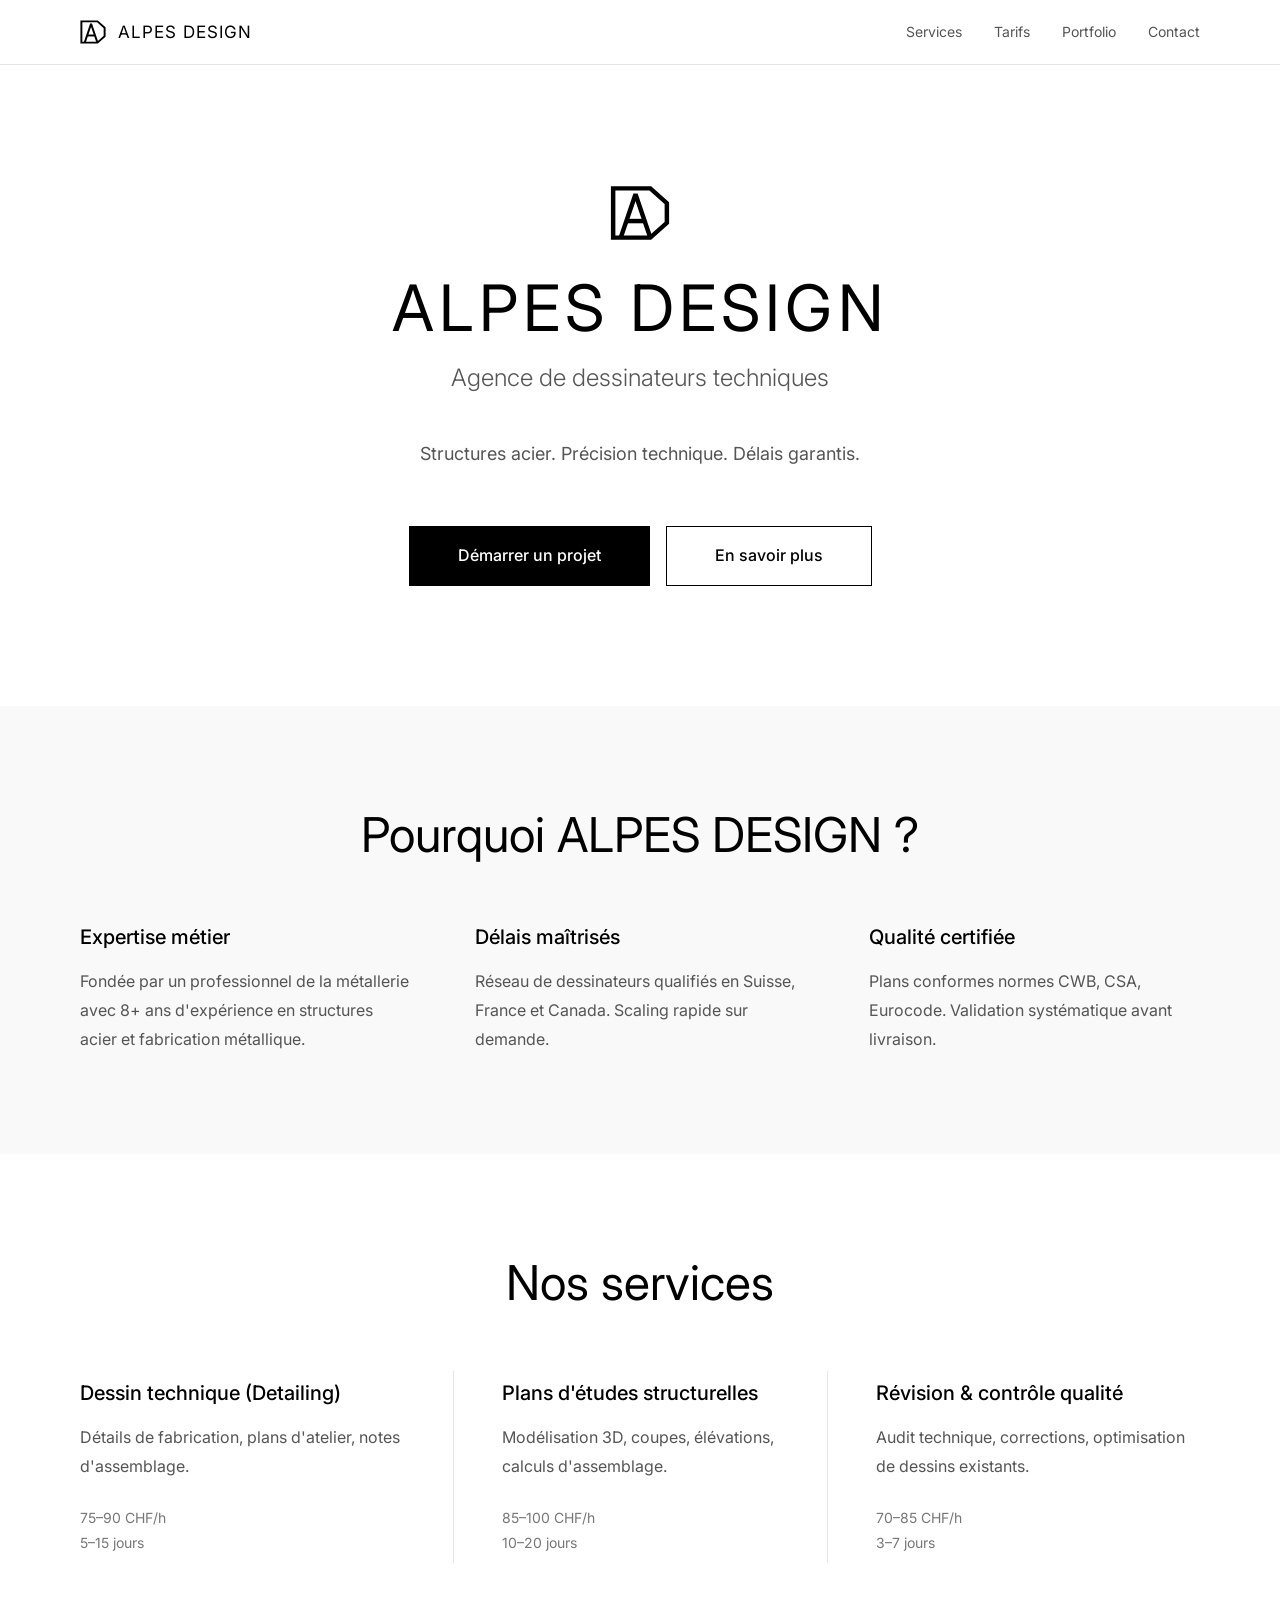
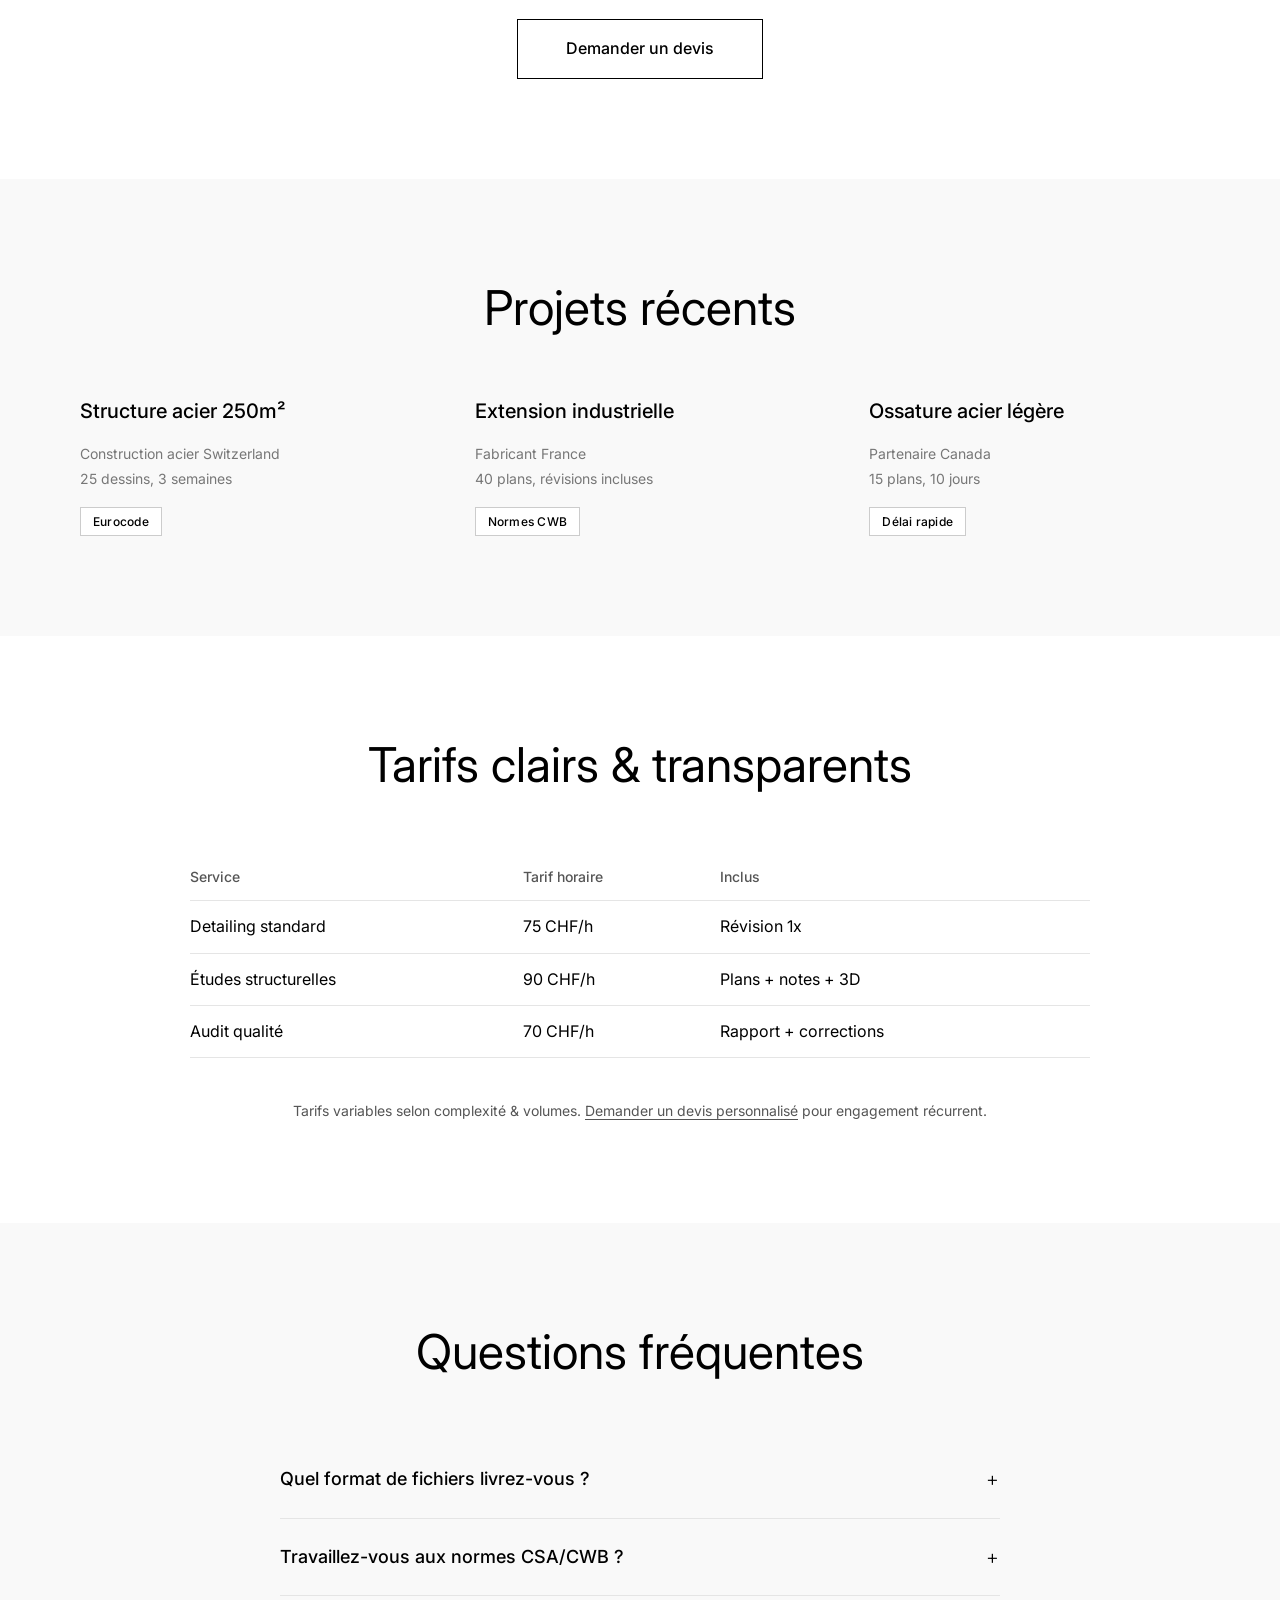
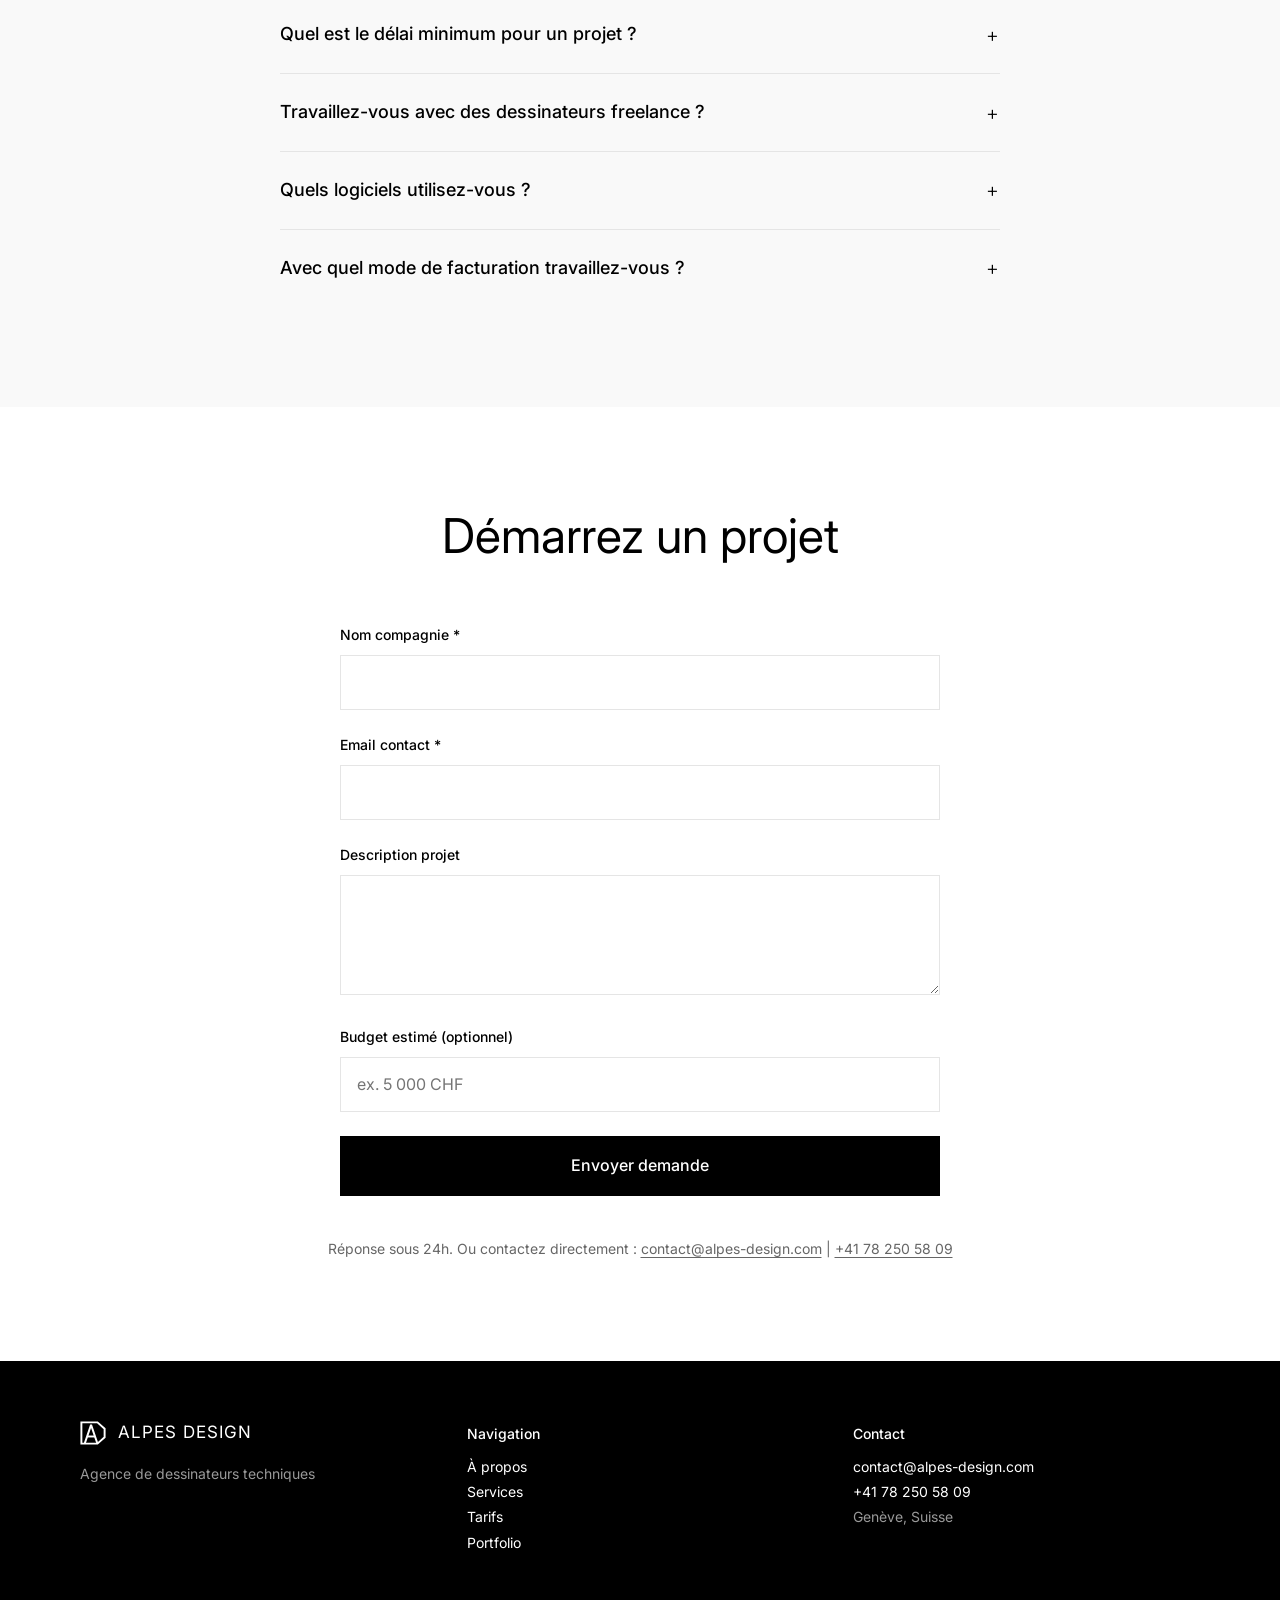
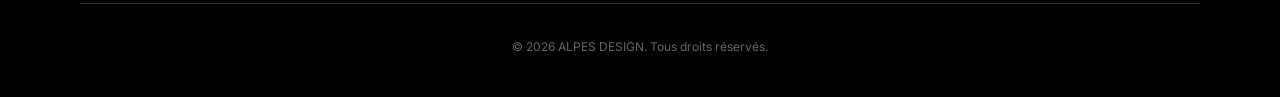
==== site/index.html @ 39d054a4 "Ajoute une intro : le logo se dessine en grand puis le site apparaît Tracé du cadre, puis du A et de" ====
<!doctype html>
<html lang="fr">
<head>
  <meta charset="utf-8">
  <meta name="viewport" content="width=device-width, initial-scale=1">
  <title>ALPES DESIGN — Agence de dessinateurs techniques | Structures acier</title>
  <meta name="description" content="Services de dessin technique pour structures acier, acier de construction. Expertise CWB/CSA/Eurocode. Suisse, France, Canada.">
  <meta name="theme-color" content="#ffffff">
  <meta property="og:title" content="ALPES DESIGN — Agence de dessinateurs techniques">
  <meta property="og:description" content="Dessin technique pour structures acier. Détails de fabrication, plans d'atelier, normes CWB/CSA/Eurocode.">
  <meta property="og:type" content="website">
  <link rel="preconnect" href="https://fonts.googleapis.com">
  <link rel="preconnect" href="https://fonts.gstatic.com" crossorigin>
  <link href="https://fonts.googleapis.com/css2?family=Inter:wght@300;400;500&display=swap" rel="stylesheet">
  <link rel="icon" href="favicon.svg" type="image/svg+xml">
  <link rel="stylesheet" href="styles.css">
  <script>
    // Intro logo: once per visit, skipped if the visitor prefers reduced motion.
    try {
      if (!sessionStorage.getItem('intro-vue') && !matchMedia('(prefers-reduced-motion: reduce)').matches) {
        document.documentElement.classList.add('has-intro');
        sessionStorage.setItem('intro-vue', '1');
      }
    } catch (e) {}
  </script>
</head>
<body>

  <div class="intro" id="intro" aria-hidden="true">
    <svg class="intro-mark" viewBox="-1 -1 67 62" fill="none" stroke="currentColor" stroke-width="5"><path class="intro-frame" pathLength="1" d="M2.5 30V2.5H44L62.5 19V41L44 57.5H2.5Z"/><path class="intro-a" pathLength="1" d="M11 57.5L27.5 9L44 57.5" stroke-linejoin="bevel"/><path class="intro-bar" pathLength="1" d="M17.5 39H38"/></svg>
  </div>

  <a class="skip-link" href="#main">Aller au contenu</a>

  <header class="site-header">
    <div class="container header-inner">
      <a href="#top" class="logo" aria-label="ALPES DESIGN — accueil"><svg class="logo-mark" viewBox="-1 -1 67 62" fill="none" stroke="currentColor" stroke-width="5" aria-hidden="true" focusable="false"><path d="M2.5 2.5H44L62.5 19V41L44 57.5H2.5Z"/><path d="M11 57.5L27.5 9L44 57.5" stroke-linejoin="bevel"/><path d="M17.5 39H38"/></svg><span>ALPES DESIGN</span></a>
      <button class="nav-toggle" type="button" aria-expanded="false" aria-controls="site-nav">Menu</button>
      <nav id="site-nav" class="site-nav" aria-label="Navigation principale">
        <a href="#services">Services</a>
        <a href="#tarifs">Tarifs</a>
        <a href="#portfolio">Portfolio</a>
        <a href="#contact">Contact</a>
      </nav>
    </div>
  </header>

  <main id="main">

    <!-- 1. HERO -->
    <section id="top" class="hero">
      <div class="container">
        <svg class="hero-mark" viewBox="-1 -1 67 62" fill="none" stroke="currentColor" stroke-width="5" aria-hidden="true" focusable="false"><path d="M2.5 2.5H44L62.5 19V41L44 57.5H2.5Z"/><path d="M11 57.5L27.5 9L44 57.5" stroke-linejoin="bevel"/><path d="M17.5 39H38"/></svg>
        <h1 class="hero-title">ALPES DESIGN</h1>
        <p class="hero-subtitle">Agence de dessinateurs techniques</p>
        <p class="hero-tagline">Structures acier. Précision technique. Délais garantis.</p>
        <div class="hero-actions">
          <a href="#contact" class="btn btn-primary">Démarrer un projet</a>
          <a href="#apropos" class="btn btn-outline">En savoir plus</a>
        </div>
      </div>
    </section>

    <!-- 2. ABOUT -->
    <section id="apropos" class="section section-muted">
      <div class="container">
        <h2 class="section-title">Pourquoi ALPES DESIGN ?</h2>
        <div class="grid-3">
          <div class="col">
            <h3 class="item-title">Expertise métier</h3>
            <p class="item-text">Fondée par un professionnel de la métallerie avec 8+ ans d'expérience en structures acier et fabrication métallique.</p>
          </div>
          <div class="col">
            <h3 class="item-title">Délais maîtrisés</h3>
            <p class="item-text">Réseau de dessinateurs qualifiés en Suisse, France et Canada. Scaling rapide sur demande.</p>
          </div>
          <div class="col">
            <h3 class="item-title">Qualité certifiée</h3>
            <p class="item-text">Plans conformes normes CWB, CSA, Eurocode. Validation systématique avant livraison.</p>
          </div>
        </div>
      </div>
    </section>

    <!-- 3. SERVICES -->
    <section id="services" class="section">
      <div class="container">
        <h2 class="section-title">Nos services</h2>
        <div class="grid-3 grid-lines">
          <div class="col">
            <h3 class="item-title">Dessin technique (Detailing)</h3>
            <p class="item-desc">Détails de fabrication, plans d'atelier, notes d'assemblage.</p>
            <p class="meta">75–90 CHF/h</p>
            <p class="meta">5–15 jours</p>
          </div>
          <div class="col">
            <h3 class="item-title">Plans d'études structurelles</h3>
            <p class="item-desc">Modélisation 3D, coupes, élévations, calculs d'assemblage.</p>
            <p class="meta">85–100 CHF/h</p>
            <p class="meta">10–20 jours</p>
          </div>
          <div class="col">
            <h3 class="item-title">Révision &amp; contrôle qualité</h3>
            <p class="item-desc">Audit technique, corrections, optimisation de dessins existants.</p>
            <p class="meta">70–85 CHF/h</p>
            <p class="meta">3–7 jours</p>
          </div>
        </div>
        <div class="section-cta">
          <a href="#contact" class="btn btn-outline">Demander un devis</a>
        </div>
      </div>
    </section>

    <!-- 4. PORTFOLIO -->
    <section id="portfolio" class="section section-muted">
      <div class="container">
        <h2 class="section-title">Projets récents</h2>
        <div class="grid-3">
          <div class="col">
            <figure class="plan">
              <button type="button" class="plan-open" aria-label="Agrandir le plan — Structure acier 250m²">
                <img src="plans/projet-1.jpg" alt="Plan — Structure acier 250m²" loading="lazy" decoding="async">
              </button>
            </figure>
            <h3 class="item-title">Structure acier 250m²</h3>
            <p class="meta">Construction acier Switzerland</p>
            <p class="meta">25 dessins, 3 semaines</p>
            <span class="badge">Eurocode</span>
          </div>
          <div class="col">
            <figure class="plan">
              <button type="button" class="plan-open" aria-label="Agrandir le plan — Extension industrielle">
                <img src="plans/projet-2.jpg" alt="Plan — Extension industrielle" loading="lazy" decoding="async">
              </button>
            </figure>
            <h3 class="item-title">Extension industrielle</h3>
            <p class="meta">Fabricant France</p>
            <p class="meta">40 plans, révisions incluses</p>
            <span class="badge">Normes CWB</span>
          </div>
          <div class="col">
            <figure class="plan">
              <button type="button" class="plan-open" aria-label="Agrandir le plan — Ossature acier légère">
                <img src="plans/projet-3.jpg" alt="Plan — Ossature acier légère" loading="lazy" decoding="async">
              </button>
            </figure>
            <h3 class="item-title">Ossature acier légère</h3>
            <p class="meta">Partenaire Canada</p>
            <p class="meta">15 plans, 10 jours</p>
            <span class="badge">Délai rapide</span>
          </div>
        </div>
      </div>
    </section>

    <!-- 5. TARIFS -->
    <section id="tarifs" class="section">
      <div class="container">
        <h2 class="section-title">Tarifs clairs &amp; transparents</h2>
        <div class="table-wrap">
          <table class="pricing">
            <thead>
              <tr>
                <th scope="col">Service</th>
                <th scope="col">Tarif horaire</th>
                <th scope="col">Inclus</th>
              </tr>
            </thead>
            <tbody>
              <tr>
                <td data-label="Service">Detailing standard</td>
                <td data-label="Tarif horaire">75 CHF/h</td>
                <td data-label="Inclus">Révision 1x</td>
              </tr>
              <tr>
                <td data-label="Service">Études structurelles</td>
                <td data-label="Tarif horaire">90 CHF/h</td>
                <td data-label="Inclus">Plans + notes + 3D</td>
              </tr>
              <tr>
                <td data-label="Service">Audit qualité</td>
                <td data-label="Tarif horaire">70 CHF/h</td>
                <td data-label="Inclus">Rapport + corrections</td>
              </tr>
            </tbody>
          </table>
        </div>
        <p class="note">Tarifs variables selon complexité &amp; volumes. <a href="#contact">Demander un devis personnalisé</a> pour engagement récurrent.</p>
      </div>
    </section>

    <!-- 6. FAQ -->
    <section id="faq" class="section section-muted">
      <div class="container container-narrow">
        <h2 class="section-title">Questions fréquentes</h2>
        <div class="faq">
          <div class="faq-item">
            <h3 class="faq-q">
              <button type="button" aria-expanded="false" aria-controls="faq-a1" id="faq-q1">
                <span>Quel format de fichiers livrez-vous ?</span><span class="faq-icon" aria-hidden="true">+</span>
              </button>
            </h3>
            <div class="faq-a" id="faq-a1" role="region" aria-labelledby="faq-q1" hidden>
              <p>DWG, PDF, STEP 3D, DXF. Sur demande : IFC, RVT (Revit), SolidWorks.</p>
            </div>
          </div>
          <div class="faq-item">
            <h3 class="faq-q">
              <button type="button" aria-expanded="false" aria-controls="faq-a2" id="faq-q2">
                <span>Travaillez-vous aux normes CSA/CWB ?</span><span class="faq-icon" aria-hidden="true">+</span>
              </button>
            </h3>
            <div class="faq-a" id="faq-a2" role="region" aria-labelledby="faq-q2" hidden>
              <p>Oui. Tous les projets sont produits selon CWB D144-09 (Canada) et DIN EN 1090 (Europe).</p>
            </div>
          </div>
          <div class="faq-item">
            <h3 class="faq-q">
              <button type="button" aria-expanded="false" aria-controls="faq-a3" id="faq-q3">
                <span>Quel est le délai minimum pour un projet ?</span><span class="faq-icon" aria-hidden="true">+</span>
              </button>
            </h3>
            <div class="faq-a" id="faq-a3" role="region" aria-labelledby="faq-q3" hidden>
              <p>5 jours pour petits projets (&lt; 5 plans). Projets 20+ plans : 10–20 jours. Rush possible : +30%.</p>
            </div>
          </div>
          <div class="faq-item">
            <h3 class="faq-q">
              <button type="button" aria-expanded="false" aria-controls="faq-a4" id="faq-q4">
                <span>Travaillez-vous avec des dessinateurs freelance ?</span><span class="faq-icon" aria-hidden="true">+</span>
              </button>
            </h3>
            <div class="faq-a" id="faq-a4" role="region" aria-labelledby="faq-q4" hidden>
              <p>Oui. Nous gérons un réseau de dessinateurs qualifiés. Vous nous confiez la gestion qualité.</p>
            </div>
          </div>
          <div class="faq-item">
            <h3 class="faq-q">
              <button type="button" aria-expanded="false" aria-controls="faq-a5" id="faq-q5">
                <span>Quels logiciels utilisez-vous ?</span><span class="faq-icon" aria-hidden="true">+</span>
              </button>
            </h3>
            <div class="faq-a" id="faq-a5" role="region" aria-labelledby="faq-q5" hidden>
              <p>AutoCAD, SketchUp Pro, Revit, Tekla Structures. Tous les standards industriels.</p>
            </div>
          </div>
          <div class="faq-item">
            <h3 class="faq-q">
              <button type="button" aria-expanded="false" aria-controls="faq-a6" id="faq-q6">
                <span>Avec quel mode de facturation travaillez-vous ?</span><span class="faq-icon" aria-hidden="true">+</span>
              </button>
            </h3>
            <div class="faq-a" id="faq-a6" role="region" aria-labelledby="faq-q6" hidden>
              <p>Forfait projet ou facturation horaire (80 CHF/h en moyenne). Contrats mensuels récurrents disponibles.</p>
            </div>
          </div>
        </div>
      </div>
    </section>

    <!-- 7. CONTACT -->
    <section id="contact" class="section">
      <div class="container">
        <h2 class="section-title">Démarrez un projet</h2>
        <form class="contact-form" id="contact-form" novalidate>
          <div class="field">
            <label for="company">Nom compagnie <span aria-hidden="true">*</span></label>
            <input type="text" id="company" name="company" autocomplete="organization" required>
            <p class="error" id="company-error" aria-live="polite"></p>
          </div>
          <div class="field">
            <label for="email">Email contact <span aria-hidden="true">*</span></label>
            <input type="email" id="email" name="email" autocomplete="email" required>
            <p class="error" id="email-error" aria-live="polite"></p>
          </div>
          <div class="field">
            <label for="description">Description projet</label>
            <textarea id="description" name="description" rows="5"></textarea>
          </div>
          <div class="field">
            <label for="budget">Budget estimé (optionnel)</label>
            <input type="text" id="budget" name="budget" placeholder="ex. 5 000 CHF">
          </div>
          <button type="submit" class="btn btn-primary btn-submit">Envoyer demande</button>
          <p class="form-status" id="form-status" role="status" aria-live="polite"></p>
        </form>
        <p class="note">Réponse sous 24h. Ou contactez directement : <a href="mailto:contact@alpes-design.com">contact@alpes-design.com</a> | <a href="tel:+41782505809">+41 78 250 58 09</a></p>
      </div>
    </section>

  </main>

  <!-- 8. FOOTER -->
  <footer class="site-footer">
    <div class="container">
      <div class="footer-grid">
        <div>
          <p class="footer-logo logo"><svg class="logo-mark" viewBox="-1 -1 67 62" fill="none" stroke="currentColor" stroke-width="5" aria-hidden="true" focusable="false"><path d="M2.5 2.5H44L62.5 19V41L44 57.5H2.5Z"/><path d="M11 57.5L27.5 9L44 57.5" stroke-linejoin="bevel"/><path d="M17.5 39H38"/></svg><span>ALPES DESIGN</span></p>
          <p class="footer-muted">Agence de dessinateurs techniques</p>
        </div>
        <div>
          <p class="footer-title">Navigation</p>
          <ul class="footer-list">
            <li><a href="#apropos">À propos</a></li>
            <li><a href="#services">Services</a></li>
            <li><a href="#tarifs">Tarifs</a></li>
            <li><a href="#portfolio">Portfolio</a></li>
          </ul>
        </div>
        <div>
          <p class="footer-title">Contact</p>
          <ul class="footer-list">
            <li><a href="mailto:contact@alpes-design.com">contact@alpes-design.com</a></li>
            <li><a href="tel:+41782505809">+41 78 250 58 09</a></li>
            <li class="footer-muted">Genève, Suisse</li>
          </ul>
        </div>
      </div>
      <p class="footer-bottom">© 2026 ALPES DESIGN. Tous droits réservés.</p>
    </div>
  </footer>

  <dialog class="lightbox" id="lightbox" aria-label="Plan agrandi">
    <button type="button" class="lightbox-close" aria-label="Fermer">Fermer</button>
    <img class="lightbox-img" alt="">
    <p class="lightbox-caption"></p>
  </dialog>

  <a href="#top" class="to-top" id="to-top" aria-label="Retour en haut">Top</a>

  <script src="script.js" defer></script>
</body>
</html>
---- site/styles.css ----
/* ALPES DESIGN — minimal, mobile-first. Spacing on an 8px grid. */

:root {
  --black: #000000;
  --text-2: #555555;
  --text-3: #777777;
  --line: #e5e5e5;
  --line-strong: #cccccc;
  --white: #ffffff;
  --muted-bg: #f9f9f9;
  --hover-bg: #f5f5f5;
  --charcoal: #2a2a2a;
  --header-h: 64px;
  --t: 0.2s ease;
}

*, *::before, *::after { box-sizing: border-box; }

html {
  scroll-behavior: smooth;
  scroll-padding-top: var(--header-h);
  -webkit-text-size-adjust: 100%;
}

@media (prefers-reduced-motion: reduce) {
  html { scroll-behavior: auto; }
  *, *::before, *::after { transition: none !important; }
}

body {
  margin: 0;
  font-family: "Inter", system-ui, -apple-system, "Segoe UI", Roboto, sans-serif;
  font-size: 16px;
  line-height: 1.6;
  color: var(--black);
  background: var(--white);
  -webkit-font-smoothing: antialiased;
}

h1, h2, h3, p { margin: 0; }
a { color: inherit; }
ul { margin: 0; padding: 0; list-style: none; }

:focus-visible { outline: 1px solid var(--charcoal); outline-offset: 4px; }

.skip-link {
  position: absolute; left: 16px; top: -48px;
  padding: 8px 16px; background: var(--black); color: var(--white);
  text-decoration: none; z-index: 100;
}
.skip-link:focus { top: 8px; }

.container { width: 100%; max-width: 1200px; margin: 0 auto; padding: 0 16px; }
.container-narrow { max-width: 800px; }

/* ---------- Intro (logo drawn, then the site appears) ---------- */
.intro { display: none; }
.has-intro .intro {
  position: fixed; inset: 0; z-index: 200;
  display: flex; align-items: center; justify-content: center;
  background: var(--white); color: var(--black); cursor: pointer;
  /* Pure CSS timeline: the intro always goes away, even if JS fails. */
  animation: intro-out 0.5s ease 2s forwards;
}
.intro-mark { width: clamp(120px, 28vw, 200px); height: auto; overflow: visible; }
.intro-mark path { stroke-dasharray: 1; stroke-dashoffset: 1; }
.intro-frame { animation: intro-draw 0.9s ease-in-out 0.15s forwards; }
.intro-a     { animation: intro-draw 0.6s ease-in-out 0.8s forwards; }
.intro-bar   { animation: intro-draw 0.25s ease-out 1.3s forwards; }
.intro-done .intro { display: none; }
@keyframes intro-draw { to { stroke-dashoffset: 0; } }
@keyframes intro-out { to { opacity: 0; visibility: hidden; } }

/* ---------- Header ---------- */
.site-header {
  position: sticky; top: 0; z-index: 50;
  background: var(--white);
  border-bottom: 1px solid var(--line);
}
.header-inner {
  display: flex; align-items: center; justify-content: space-between;
  min-height: var(--header-h); flex-wrap: wrap;
}
.logo {
  display: inline-flex; align-items: center; gap: 12px;
  font-size: 17px; font-weight: 400; letter-spacing: 0.06em;
  text-decoration: none; line-height: 1;
}
.logo-mark { width: 26px; height: 24px; flex-shrink: 0; }
.nav-toggle {
  font: inherit; font-size: 14px; color: var(--black);
  background: none; border: 1px solid var(--line); padding: 8px 16px; cursor: pointer;
  transition: border-color var(--t);
}
.nav-toggle:hover { border-color: var(--black); }
.site-nav {
  display: none; width: 100%; flex-direction: column;
  padding: 8px 0 16px;
}
.site-nav.is-open { display: flex; }
.site-nav a {
  padding: 12px 0; font-size: 15px; color: var(--text-2); text-decoration: none;
  transition: color var(--t);
}
.site-nav a:hover { color: var(--black); }

/* ---------- Buttons ---------- */
.btn {
  display: inline-block; font: inherit; font-size: 16px; font-weight: 500;
  padding: 16px 48px; text-decoration: none; text-align: center; cursor: pointer;
  border: 1px solid var(--black); border-radius: 0;
  transition: background-color var(--t), border-color var(--t);
}
.btn-primary { background: var(--black); color: var(--white); }
.btn-primary:hover { background: var(--charcoal); border-color: var(--charcoal); }
.btn-outline { background: var(--white); color: var(--black); }
.btn-outline:hover { background: var(--hover-bg); }

/* ---------- Hero ---------- */
.hero { padding: 96px 0; text-align: center; }
.hero-mark { display: block; width: 60px; height: 56px; margin: 0 auto 32px; }
.hero-title {
  font-size: clamp(40px, 9vw, 64px); font-weight: 400;
  letter-spacing: 0.08em; line-height: 1.1;
}
.hero-subtitle {
  margin-top: 16px; font-size: clamp(18px, 4vw, 24px); font-weight: 300; color: var(--text-2);
}
.hero-tagline { margin-top: 40px; font-size: 18px; line-height: 1.8; color: var(--text-2); }
.hero-actions {
  margin-top: 56px; display: flex; flex-direction: column; gap: 16px;
  align-items: stretch; max-width: 320px; margin-left: auto; margin-right: auto;
}

/* ---------- Sections ---------- */
.section { padding: 72px 0; }
.section-muted { background: var(--muted-bg); }
.section-title {
  font-size: clamp(32px, 6vw, 48px); font-weight: 400; line-height: 1.2;
  text-align: center; margin-bottom: 48px;
}
.section-cta { margin-top: 56px; text-align: center; }

.grid-3 { display: grid; grid-template-columns: 1fr; gap: 48px; }
.item-title { font-size: 20px; font-weight: 500; line-height: 1.4; margin-bottom: 16px; }
.item-text { color: var(--text-2); line-height: 1.8; }
.item-desc { color: var(--text-2); font-size: 16px; line-height: 1.8; margin-bottom: 24px; }
.meta { font-size: 14px; color: var(--text-3); line-height: 1.8; }

/* Services: hairline separators between columns */
.grid-lines { gap: 0; }
.grid-lines .col { padding: 32px 0; border-top: 1px solid var(--line); }
.grid-lines .col:last-child { border-bottom: 1px solid var(--line); }

.badge {
  display: inline-block; margin-top: 16px;
  font-size: 12px; font-weight: 500; letter-spacing: 0.02em;
  color: var(--black); background: var(--white);
  border: 1px solid var(--line-strong); padding: 4px 12px;
}

/* Portfolio plans: thumbnail + lightbox */
.plan { margin: 0 0 24px; }
.plan-open {
  display: block; width: 100%; padding: 0; cursor: zoom-in;
  background: var(--white); border: 1px solid var(--line);
  transition: border-color var(--t);
}
.plan-open:hover { border-color: var(--black); }
.plan-open img {
  display: block; width: 100%; aspect-ratio: 4 / 3; object-fit: contain;
  padding: 8px; background: var(--white);
}

.lightbox {
  width: 100vw; height: 100vh; max-width: none; max-height: none;
  margin: 0; padding: 56px 16px 16px; border: 0;
  background: var(--white);
  flex-direction: column; align-items: center; justify-content: center; gap: 16px;
}
.lightbox[open] { display: flex; }
.lightbox::backdrop { background: rgba(0, 0, 0, 0.6); }
.lightbox-img { max-width: 100%; max-height: calc(100vh - 136px); object-fit: contain; }
.lightbox-caption { font-size: 14px; color: var(--text-2); text-align: center; }
.lightbox-close {
  position: absolute; top: 12px; right: 16px;
  font: inherit; font-size: 14px; color: var(--black); cursor: pointer;
  background: var(--white); border: 1px solid var(--line); padding: 8px 16px;
  transition: border-color var(--t);
}
.lightbox-close:hover { border-color: var(--black); }

/* ---------- Pricing table ---------- */
.table-wrap { max-width: 900px; margin: 0 auto; }
.pricing { width: 100%; border-collapse: collapse; font-size: 16px; }
.pricing th, .pricing td { text-align: left; border-bottom: 1px solid var(--line); }
.pricing th { font-size: 14px; font-weight: 500; color: var(--text-2); padding: 8px 16px 8px 0; line-height: 2.2; }
.pricing td { padding: 8px 16px 8px 0; line-height: 2.2; }

/* Mobile: stack rows */
@media (max-width: 599px) {
  .pricing thead { position: absolute; width: 1px; height: 1px; overflow: hidden; clip: rect(0 0 0 0); }
  .pricing tr { display: block; padding: 16px 0; border-bottom: 1px solid var(--line); }
  .pricing tr:first-child { border-top: 1px solid var(--line); }
  .pricing td { display: flex; justify-content: space-between; gap: 16px; border: 0; padding: 0; line-height: 2; }
  .pricing td::before { content: attr(data-label); color: var(--text-3); font-size: 14px; }
  .pricing td:first-child { font-weight: 500; }
  .pricing td:first-child::before { content: none; }
}

.note {
  margin-top: 40px; text-align: center; font-size: 14px; color: var(--text-2); line-height: 1.8;
}
.note a { text-underline-offset: 3px; transition: color var(--t); }
.note a:hover { color: var(--charcoal); }

/* ---------- FAQ ---------- */
.faq-item { border-bottom: 1px solid var(--line); }
.faq-item:last-child { border-bottom: 0; }
.faq-q { font-size: 18px; font-weight: 500; }
.faq-q button {
  width: 100%; display: flex; justify-content: space-between; align-items: center; gap: 24px;
  padding: 24px 0; font: inherit; color: var(--black); text-align: left;
  background: none; border: 0; cursor: pointer;
  transition: opacity var(--t);
}
.faq-q button:hover { opacity: 0.7; }
.faq-icon { font-size: 20px; font-weight: 300; line-height: 1; flex-shrink: 0; width: 16px; text-align: center; }
.faq-a {
  overflow: hidden;
  transition: height 0.3s ease;
}
.faq-a p { padding-bottom: 24px; font-size: 16px; color: var(--text-2); line-height: 1.8; }

/* ---------- Contact form ---------- */
.contact-form { max-width: 600px; margin: 0 auto; }
.field { margin-bottom: 24px; }
.field label { display: block; font-size: 14px; font-weight: 500; margin-bottom: 8px; }
.field input, .field textarea {
  width: 100%; font: inherit; font-size: 16px; color: var(--black);
  padding: 14px 16px; background: var(--white);
  border: 1px solid var(--line); border-radius: 0; box-shadow: none;
  transition: border-color var(--t);
  -webkit-appearance: none; appearance: none;
}
.field textarea { height: 120px; min-height: 120px; resize: vertical; }
.field input:hover, .field textarea:hover { border-color: var(--line-strong); }
.field input:focus, .field textarea:focus { outline: none; border-color: var(--black); }
.field input[aria-invalid="true"] { border-color: var(--black); }
.error { min-height: 0; font-size: 13px; color: var(--black); margin-top: 8px; }
.error:empty { display: none; }
.btn-submit { width: 100%; }
.form-status { margin-top: 16px; text-align: center; font-size: 14px; color: var(--text-2); }
.form-status:empty { display: none; }
#contact .note { color: #666666; }

/* ---------- Footer ---------- */
.site-footer { background: var(--black); color: var(--white); padding: 56px 0 32px; font-size: 14px; line-height: 1.8; }
.footer-grid { display: grid; grid-template-columns: 1fr; gap: 40px; padding-bottom: 48px; }
.footer-logo { margin-bottom: 16px; }
.footer-title { font-weight: 500; margin-bottom: 8px; }
.footer-muted { color: #999999; }
.footer-list a { text-decoration: none; transition: color var(--t); }
.footer-list a:hover { color: var(--line-strong); }
.footer-bottom {
  border-top: 1px solid #333333; padding-top: 32px;
  text-align: center; font-size: 12px; color: #666666;
}

/* ---------- Back to top ---------- */
.to-top {
  position: fixed; right: 16px; bottom: 16px; z-index: 40;
  font-size: 12px; font-weight: 500; letter-spacing: 0.08em; text-transform: uppercase;
  text-decoration: none; color: var(--black); background: var(--white);
  border: 1px solid var(--line-strong); padding: 10px 14px;
  opacity: 0; visibility: hidden;
  transition: opacity var(--t), visibility var(--t), background-color var(--t);
}
.to-top.is-visible { opacity: 1; visibility: visible; }
.to-top:hover { background: var(--hover-bg); }

/* ---------- Tablet (768px+) ---------- */
@media (min-width: 768px) {
  .container { padding: 0 40px; }
  .nav-toggle { display: none; }
  .site-nav { display: flex; flex-direction: row; width: auto; padding: 0; gap: 32px; }
  .site-nav a { padding: 0; font-size: 14px; }

  .hero { padding: 120px 0; }
  .hero-actions { flex-direction: row; justify-content: center; max-width: none; }

  .section { padding: 100px 0; }
  .section-title { margin-bottom: 60px; }

  .grid-3 { grid-template-columns: repeat(3, 1fr); gap: 40px; }

  .grid-lines { gap: 0; }
  .grid-lines .col { padding: 8px 32px; border-top: 0; border-bottom: 0; border-left: 1px solid var(--line); }
  .grid-lines .col:first-child { border-left: 0; padding-left: 0; }
  .grid-lines .col:last-child { border-bottom: 0; padding-right: 0; }

  .footer-grid { grid-template-columns: repeat(3, 1fr); }
  .site-footer { padding: 60px 0 40px; }

  .to-top { right: 24px; bottom: 24px; }
}

/* ---------- Desktop (1200px+) ---------- */
@media (min-width: 1200px) {
  .container { padding: 0 80px; max-width: 1360px; }
  .container-narrow { max-width: 880px; }
  .grid-3 { gap: 64px; }
  .grid-lines { gap: 0; }
  .grid-lines .col { padding: 8px 48px; }
}
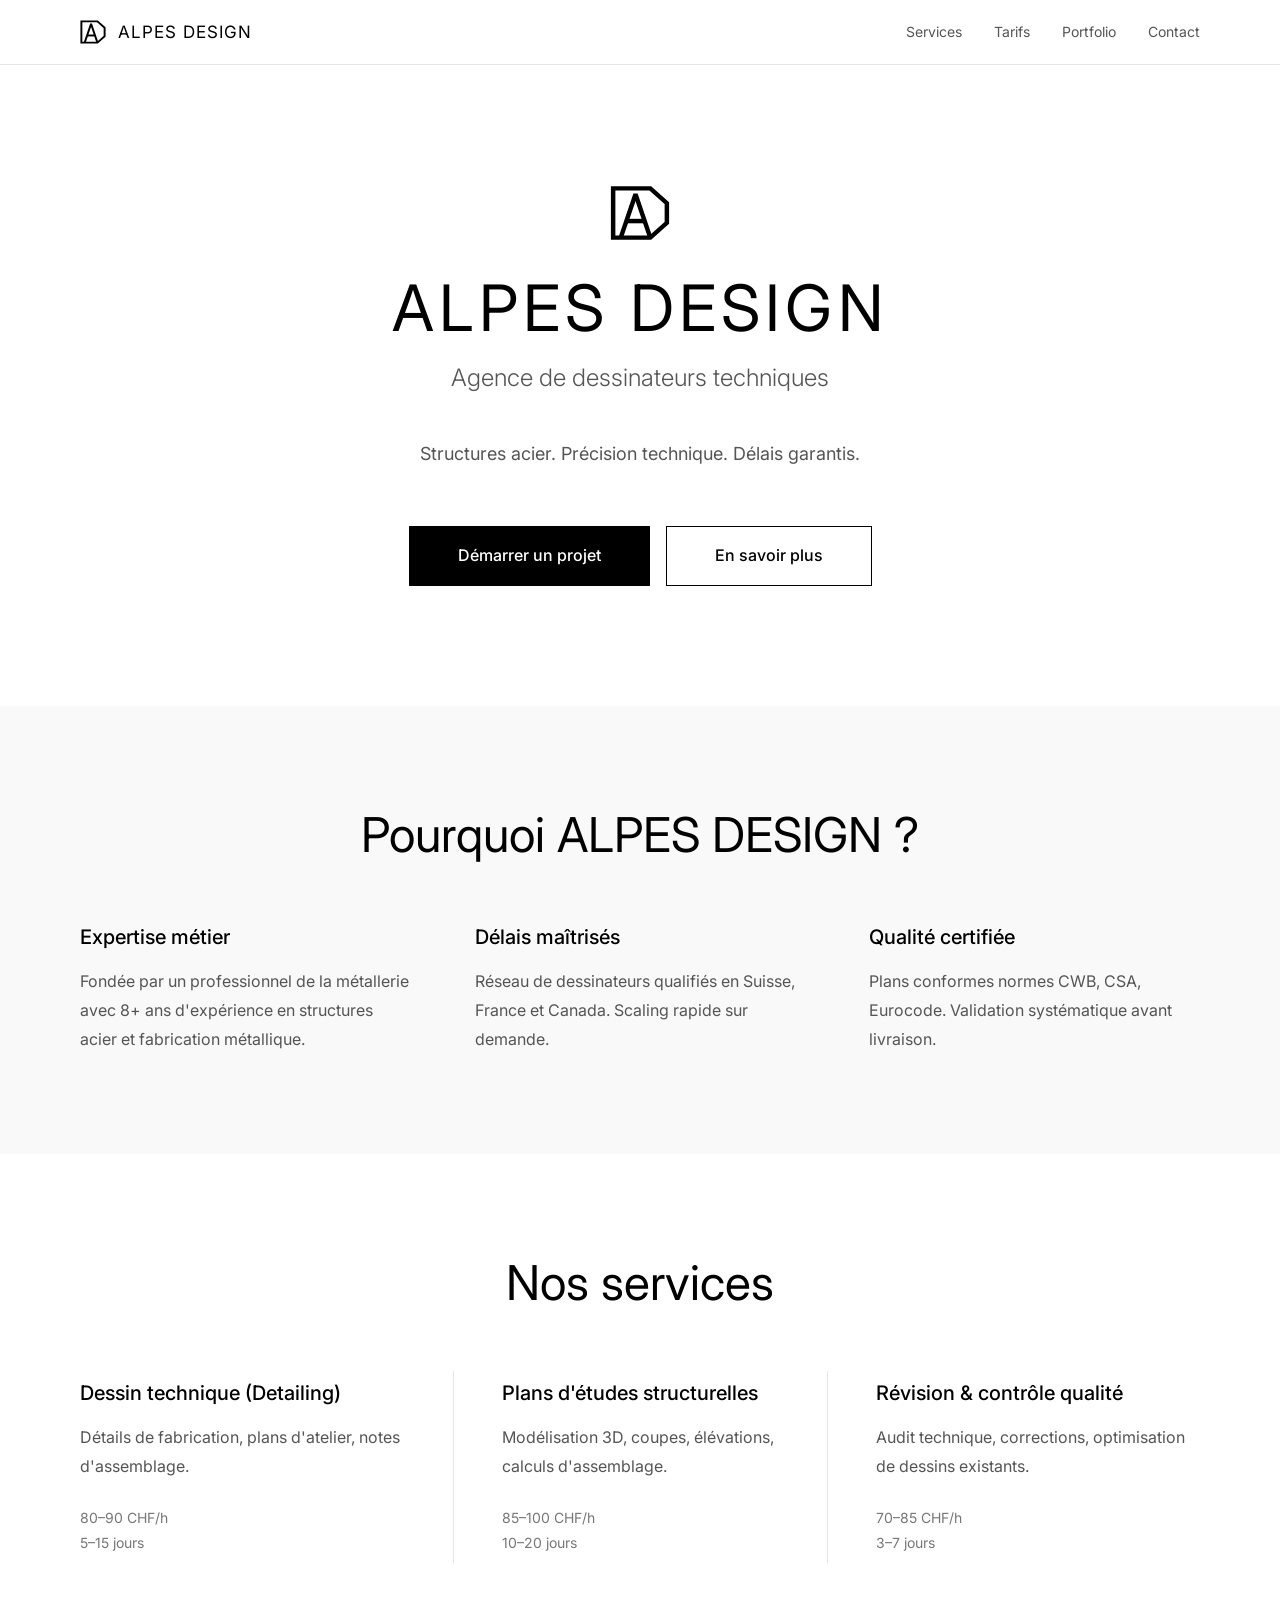
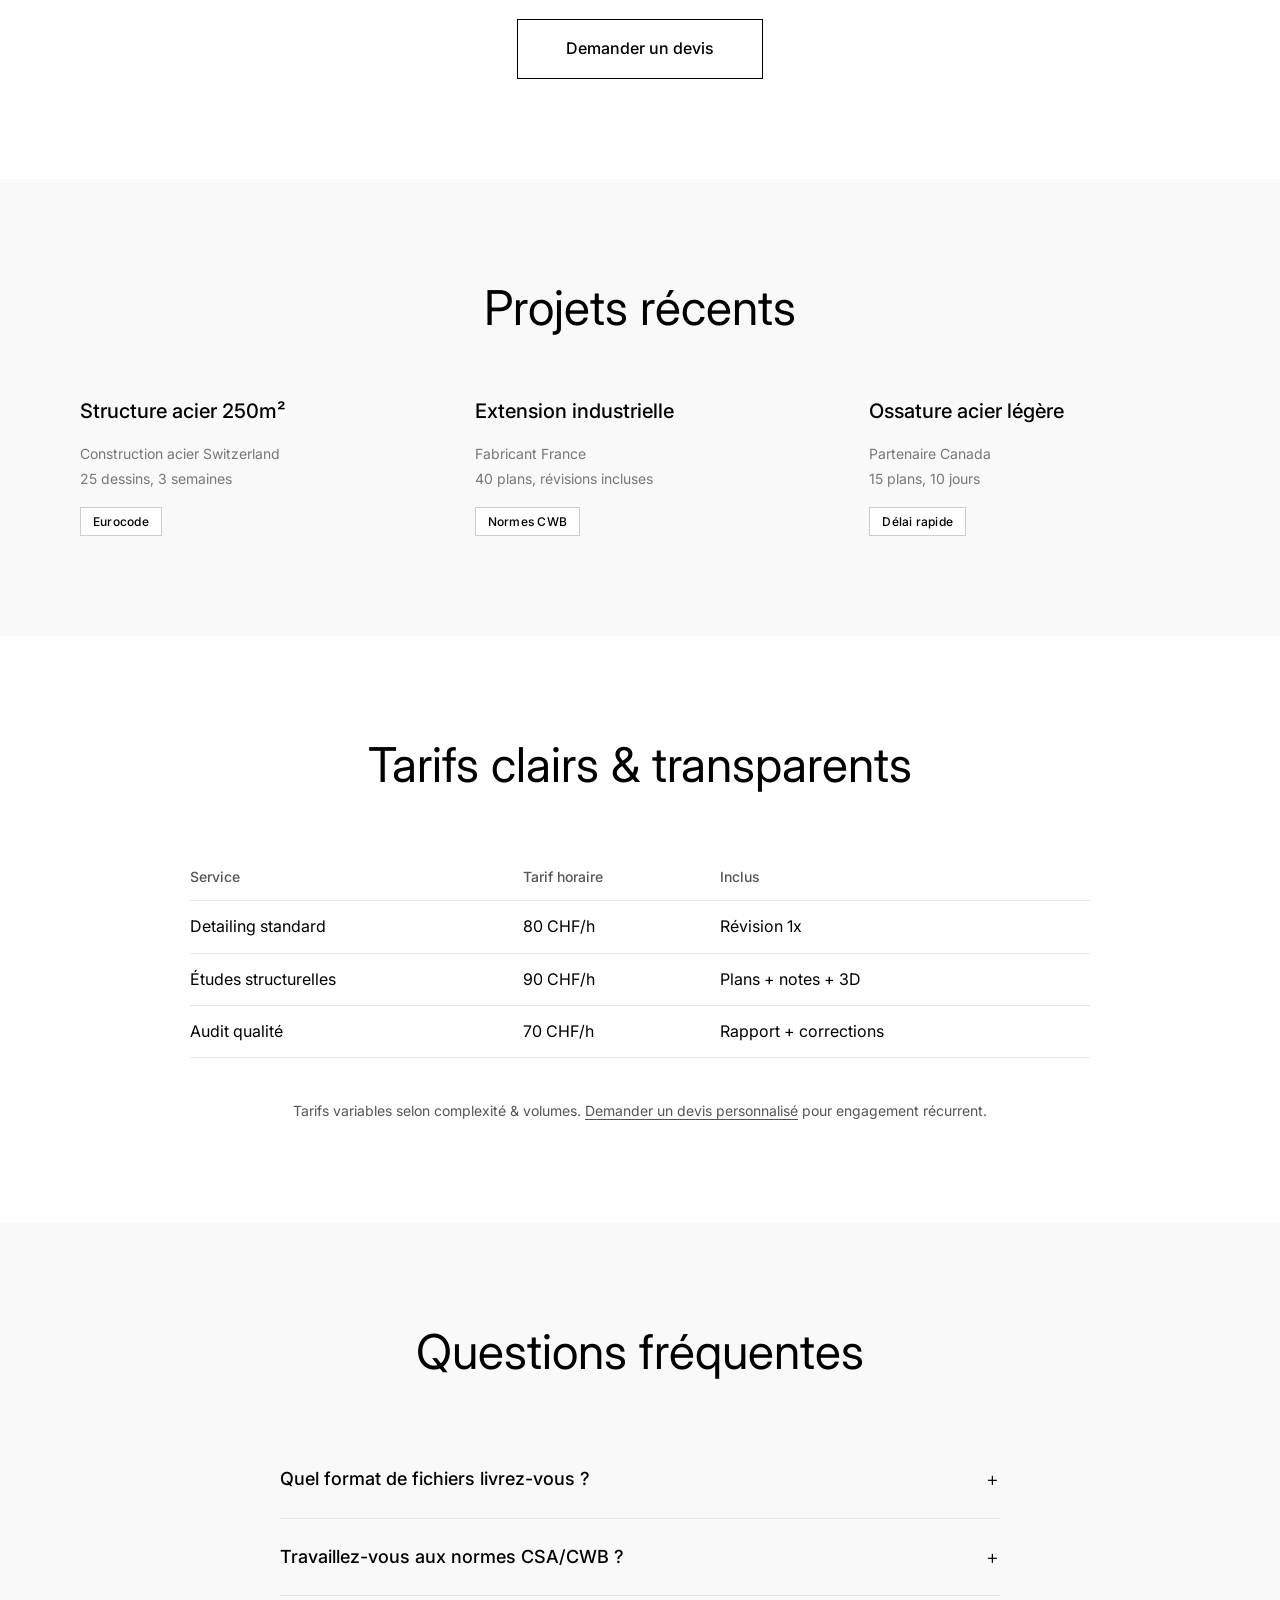
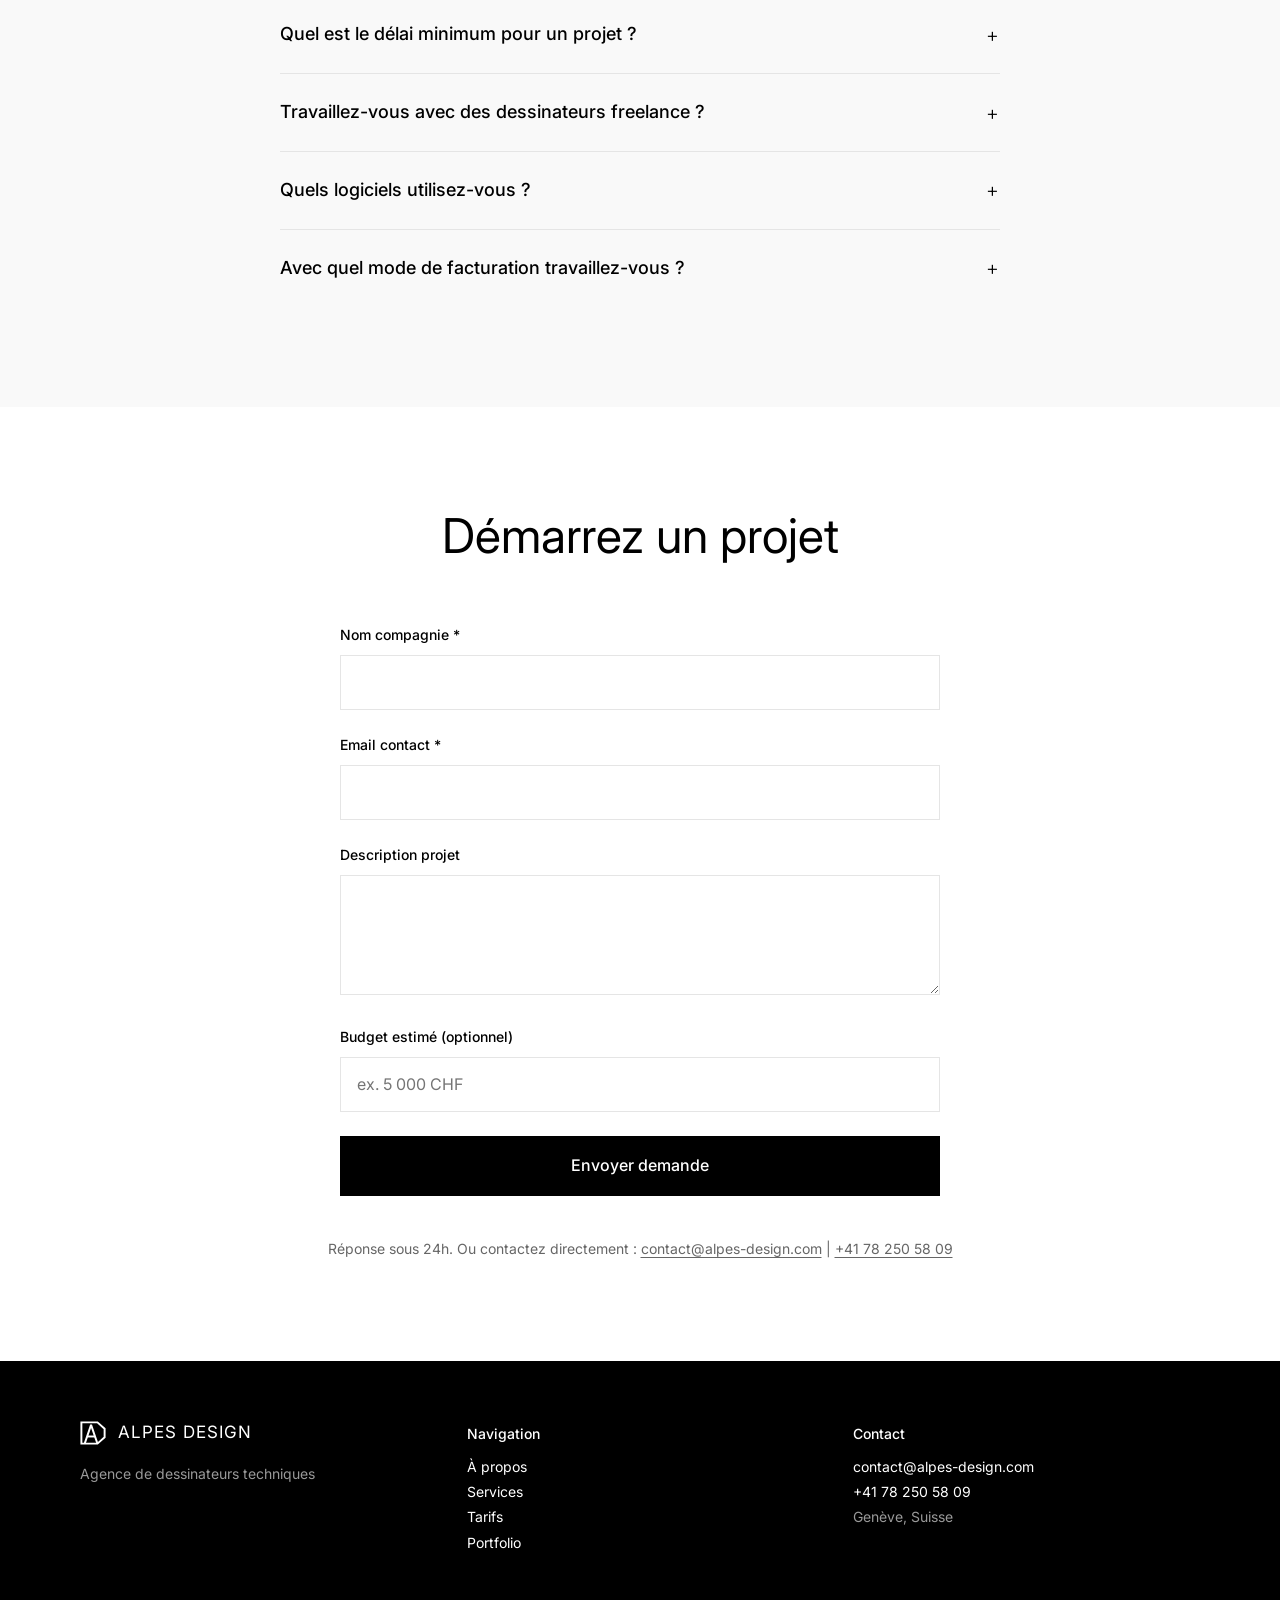
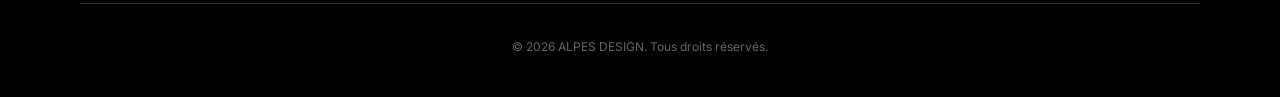
==== commit 8f75688c: "Tarif dessin d'atelier : 75 → 80 CHF/h" ====
--- a/site/index.html
+++ b/site/index.html
@@ -90,7 +90,7 @@
           <div class="col">
             <h3 class="item-title">Dessin technique (Detailing)</h3>
             <p class="item-desc">Détails de fabrication, plans d'atelier, notes d'assemblage.</p>
-            <p class="meta">75–90 CHF/h</p>
+            <p class="meta">80–90 CHF/h</p>
             <p class="meta">5–15 jours</p>
           </div>
           <div class="col">
@@ -170,7 +170,7 @@
             <tbody>
               <tr>
                 <td data-label="Service">Detailing standard</td>
-                <td data-label="Tarif horaire">75 CHF/h</td>
+                <td data-label="Tarif horaire">80 CHF/h</td>
                 <td data-label="Inclus">Révision 1x</td>
               </tr>
               <tr>
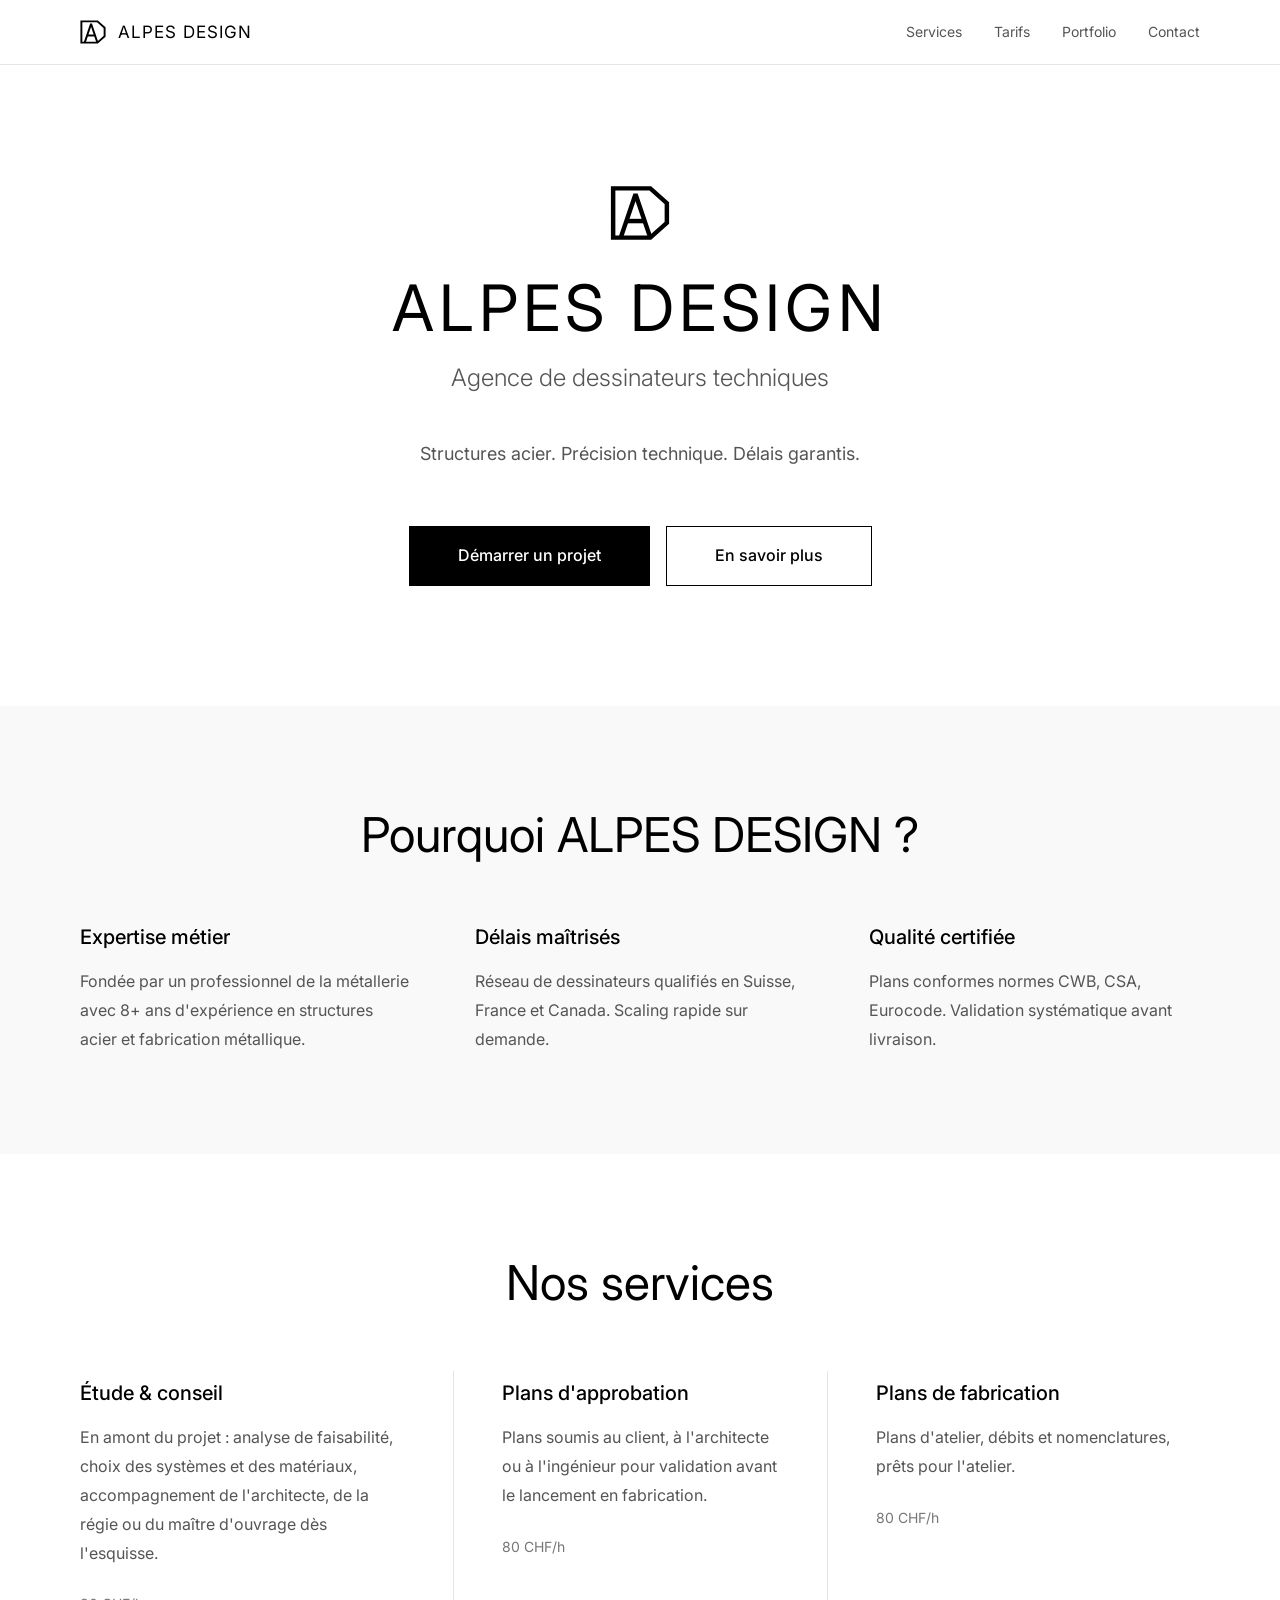
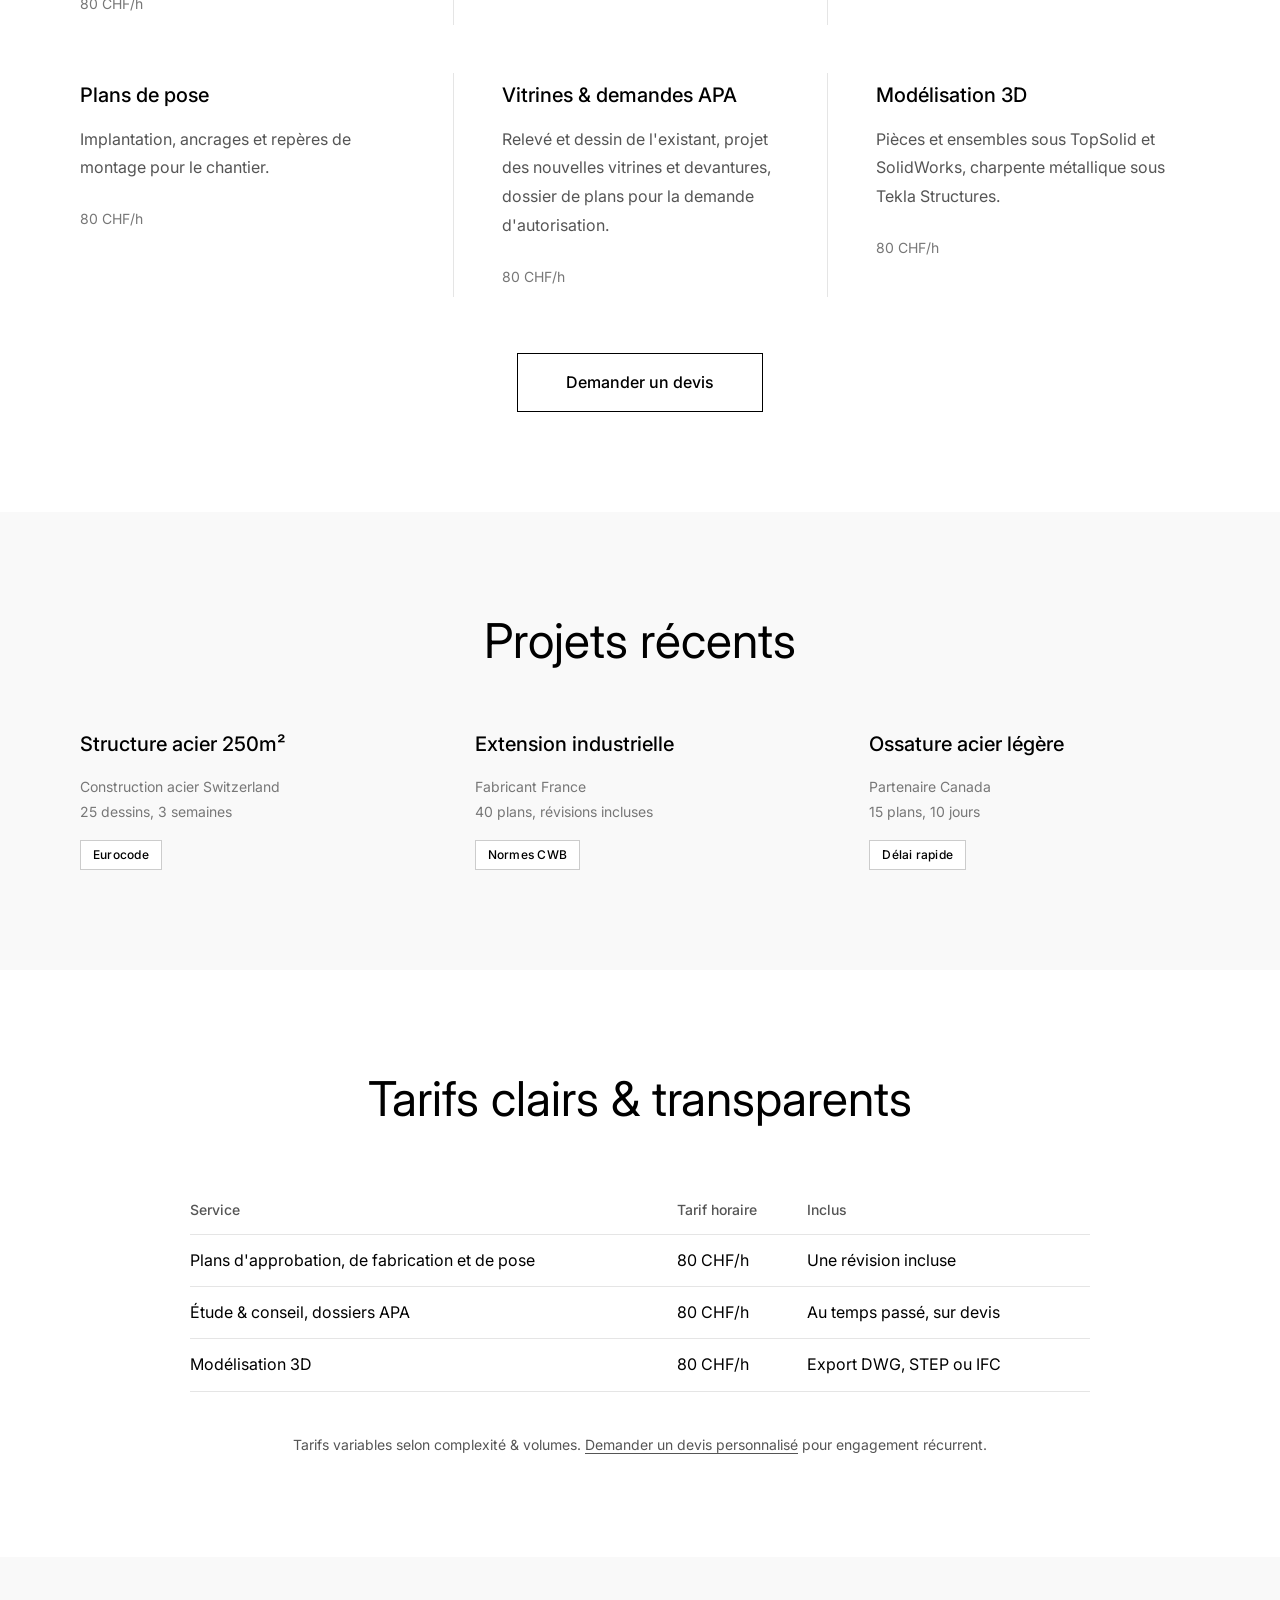
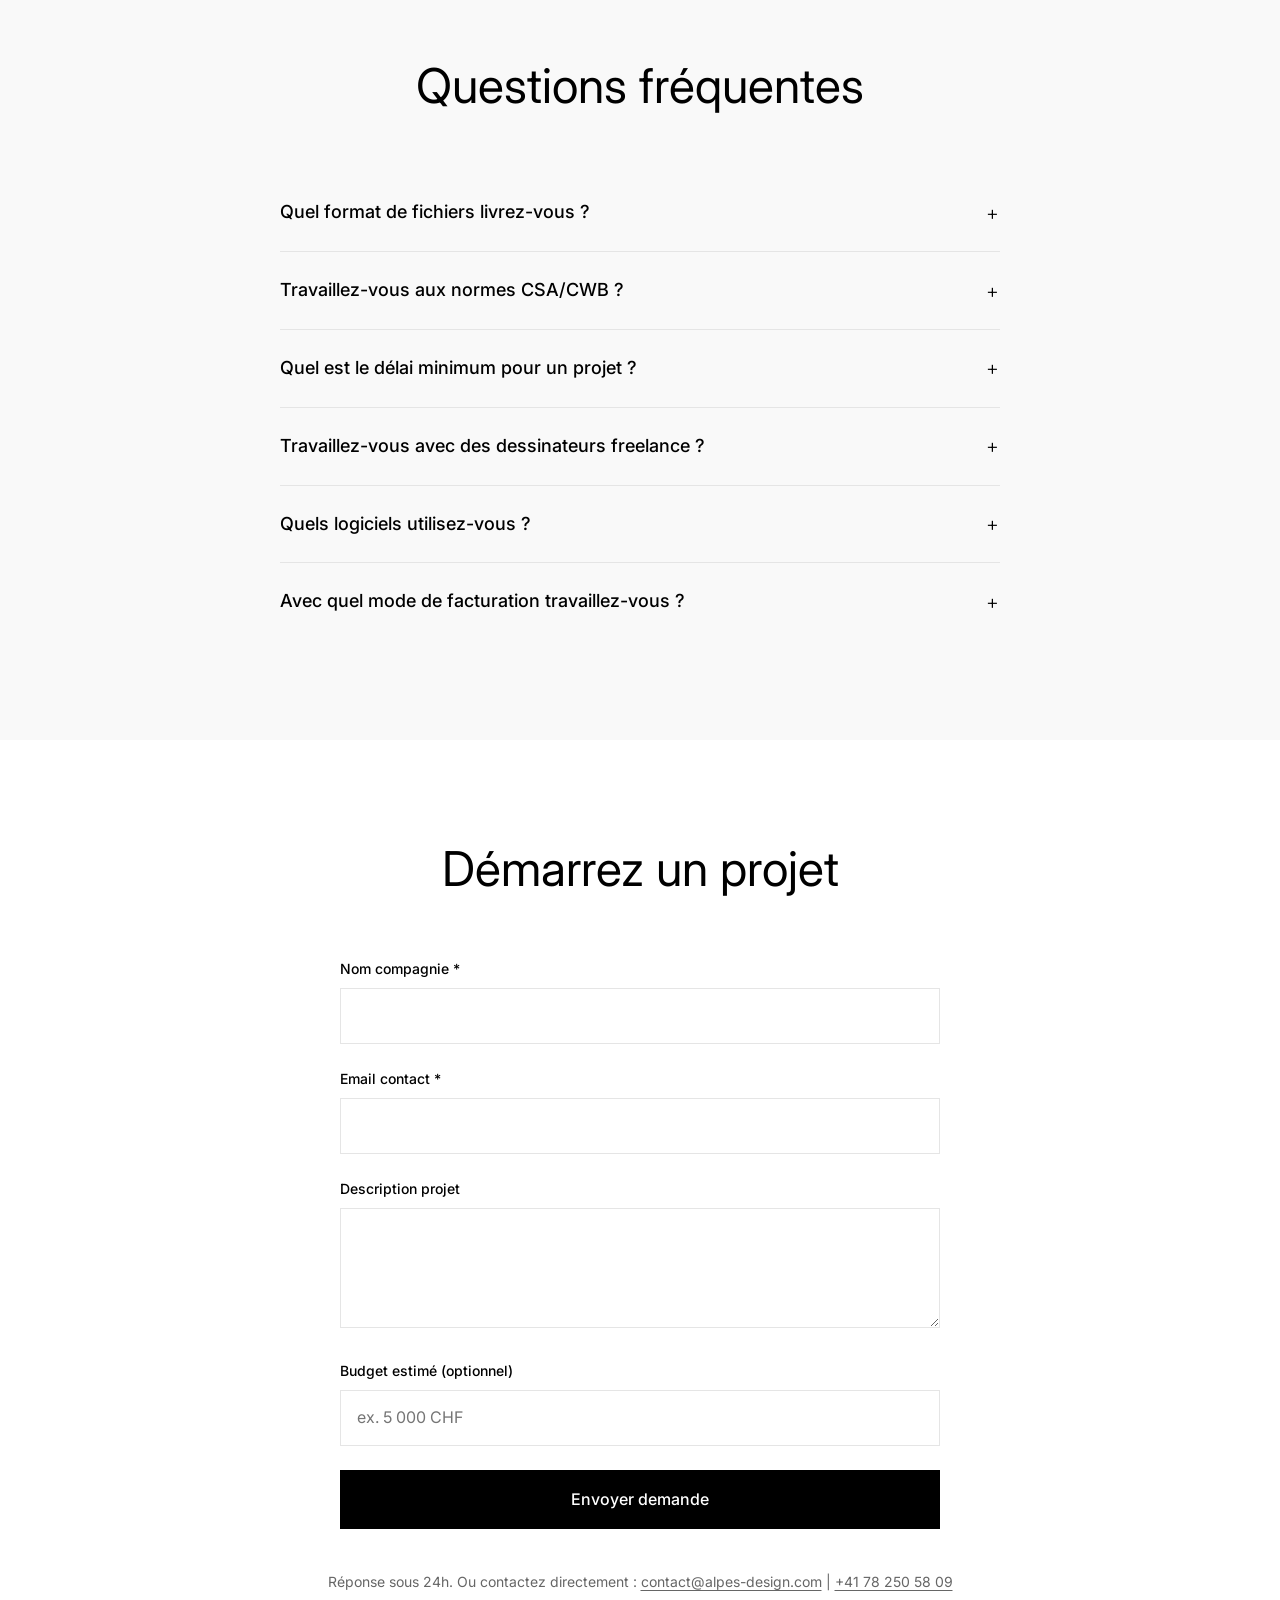
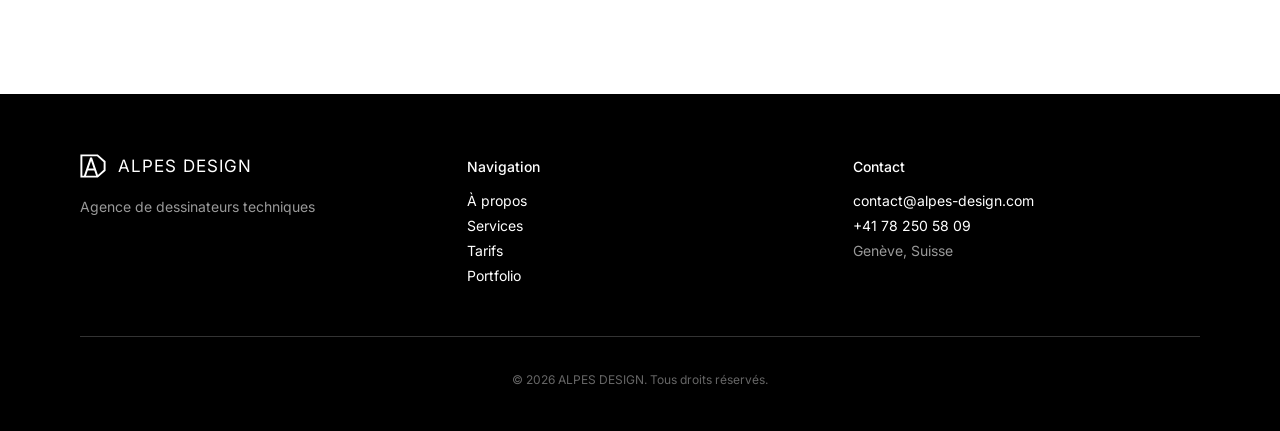
==== commit 68183bdc: "Update service offerings and pricing details in HTML" ====
--- a/site/index.html
+++ b/site/index.html
@@ -12,6 +12,8 @@
   <link rel="preconnect" href="https://fonts.googleapis.com">
   <link rel="preconnect" href="https://fonts.gstatic.com" crossorigin>
   <link href="https://fonts.googleapis.com/css2?family=Inter:wght@300;400;500&display=swap" rel="stylesheet">
+  <link rel="icon" href="favicon.ico" sizes="48x48">
+  <link rel="icon" href="favicon-48.png" type="image/png" sizes="48x48">
   <link rel="icon" href="favicon.svg" type="image/svg+xml">
   <link rel="stylesheet" href="styles.css">
   <script>
@@ -88,22 +90,36 @@
         <h2 class="section-title">Nos services</h2>
         <div class="grid-3 grid-lines">
           <div class="col">
-            <h3 class="item-title">Dessin technique (Detailing)</h3>
-            <p class="item-desc">Détails de fabrication, plans d'atelier, notes d'assemblage.</p>
-            <p class="meta">80–90 CHF/h</p>
-            <p class="meta">5–15 jours</p>
-          </div>
-          <div class="col">
-            <h3 class="item-title">Plans d'études structurelles</h3>
-            <p class="item-desc">Modélisation 3D, coupes, élévations, calculs d'assemblage.</p>
-            <p class="meta">85–100 CHF/h</p>
-            <p class="meta">10–20 jours</p>
-          </div>
-          <div class="col">
-            <h3 class="item-title">Révision &amp; contrôle qualité</h3>
-            <p class="item-desc">Audit technique, corrections, optimisation de dessins existants.</p>
-            <p class="meta">70–85 CHF/h</p>
-            <p class="meta">3–7 jours</p>
+            <h3 class="item-title">Étude &amp; conseil</h3>
+            <p class="item-desc">En amont du projet : analyse de faisabilité, choix des systèmes et des matériaux, accompagnement de l'architecte, de la régie ou du maître d'ouvrage dès l'esquisse.</p>
+            <p class="meta">80 CHF/h</p>
+          </div>
+          <div class="col">
+            <h3 class="item-title">Plans d'approbation</h3>
+            <p class="item-desc">Plans soumis au client, à l'architecte ou à l'ingénieur pour validation avant le lancement en fabrication.</p>
+            <p class="meta">80 CHF/h</p>
+          </div>
+          <div class="col">
+            <h3 class="item-title">Plans de fabrication</h3>
+            <p class="item-desc">Plans d'atelier, débits et nomenclatures, prêts pour l'atelier.</p>
+            <p class="meta">80 CHF/h</p>
+          </div>
+        </div>
+        <div class="grid-3 grid-lines" style="margin-top: 48px;">
+          <div class="col">
+            <h3 class="item-title">Plans de pose</h3>
+            <p class="item-desc">Implantation, ancrages et repères de montage pour le chantier.</p>
+            <p class="meta">80 CHF/h</p>
+          </div>
+          <div class="col">
+            <h3 class="item-title">Vitrines &amp; demandes APA</h3>
+            <p class="item-desc">Relevé et dessin de l'existant, projet des nouvelles vitrines et devantures, dossier de plans pour la demande d'autorisation.</p>
+            <p class="meta">80 CHF/h</p>
+          </div>
+          <div class="col">
+            <h3 class="item-title">Modélisation 3D</h3>
+            <p class="item-desc">Pièces et ensembles sous TopSolid et SolidWorks, charpente métallique sous Tekla Structures.</p>
+            <p class="meta">80 CHF/h</p>
           </div>
         </div>
         <div class="section-cta">
@@ -169,19 +185,19 @@
             </thead>
             <tbody>
               <tr>
-                <td data-label="Service">Detailing standard</td>
+                <td data-label="Service">Plans d'approbation, de fabrication et de pose</td>
                 <td data-label="Tarif horaire">80 CHF/h</td>
-                <td data-label="Inclus">Révision 1x</td>
+                <td data-label="Inclus">Une révision incluse</td>
               </tr>
               <tr>
-                <td data-label="Service">Études structurelles</td>
-                <td data-label="Tarif horaire">90 CHF/h</td>
-                <td data-label="Inclus">Plans + notes + 3D</td>
+                <td data-label="Service">Étude &amp; conseil, dossiers APA</td>
+                <td data-label="Tarif horaire">80 CHF/h</td>
+                <td data-label="Inclus">Au temps passé, sur devis</td>
               </tr>
               <tr>
-                <td data-label="Service">Audit qualité</td>
-                <td data-label="Tarif horaire">70 CHF/h</td>
-                <td data-label="Inclus">Rapport + corrections</td>
+                <td data-label="Service">Modélisation 3D</td>
+                <td data-label="Tarif horaire">80 CHF/h</td>
+                <td data-label="Inclus">Export DWG, STEP ou IFC</td>
               </tr>
             </tbody>
           </table>
@@ -242,7 +258,7 @@
               </button>
             </h3>
             <div class="faq-a" id="faq-a5" role="region" aria-labelledby="faq-q5" hidden>
-              <p>AutoCAD, SketchUp Pro, Revit, Tekla Structures. Tous les standards industriels.</p>
+              <p>TopSolid, SolidWorks, Tekla Structures et AutoCAD. Livraison aux formats PDF, DWG, STEP ou IFC.</p>
             </div>
           </div>
           <div class="faq-item">
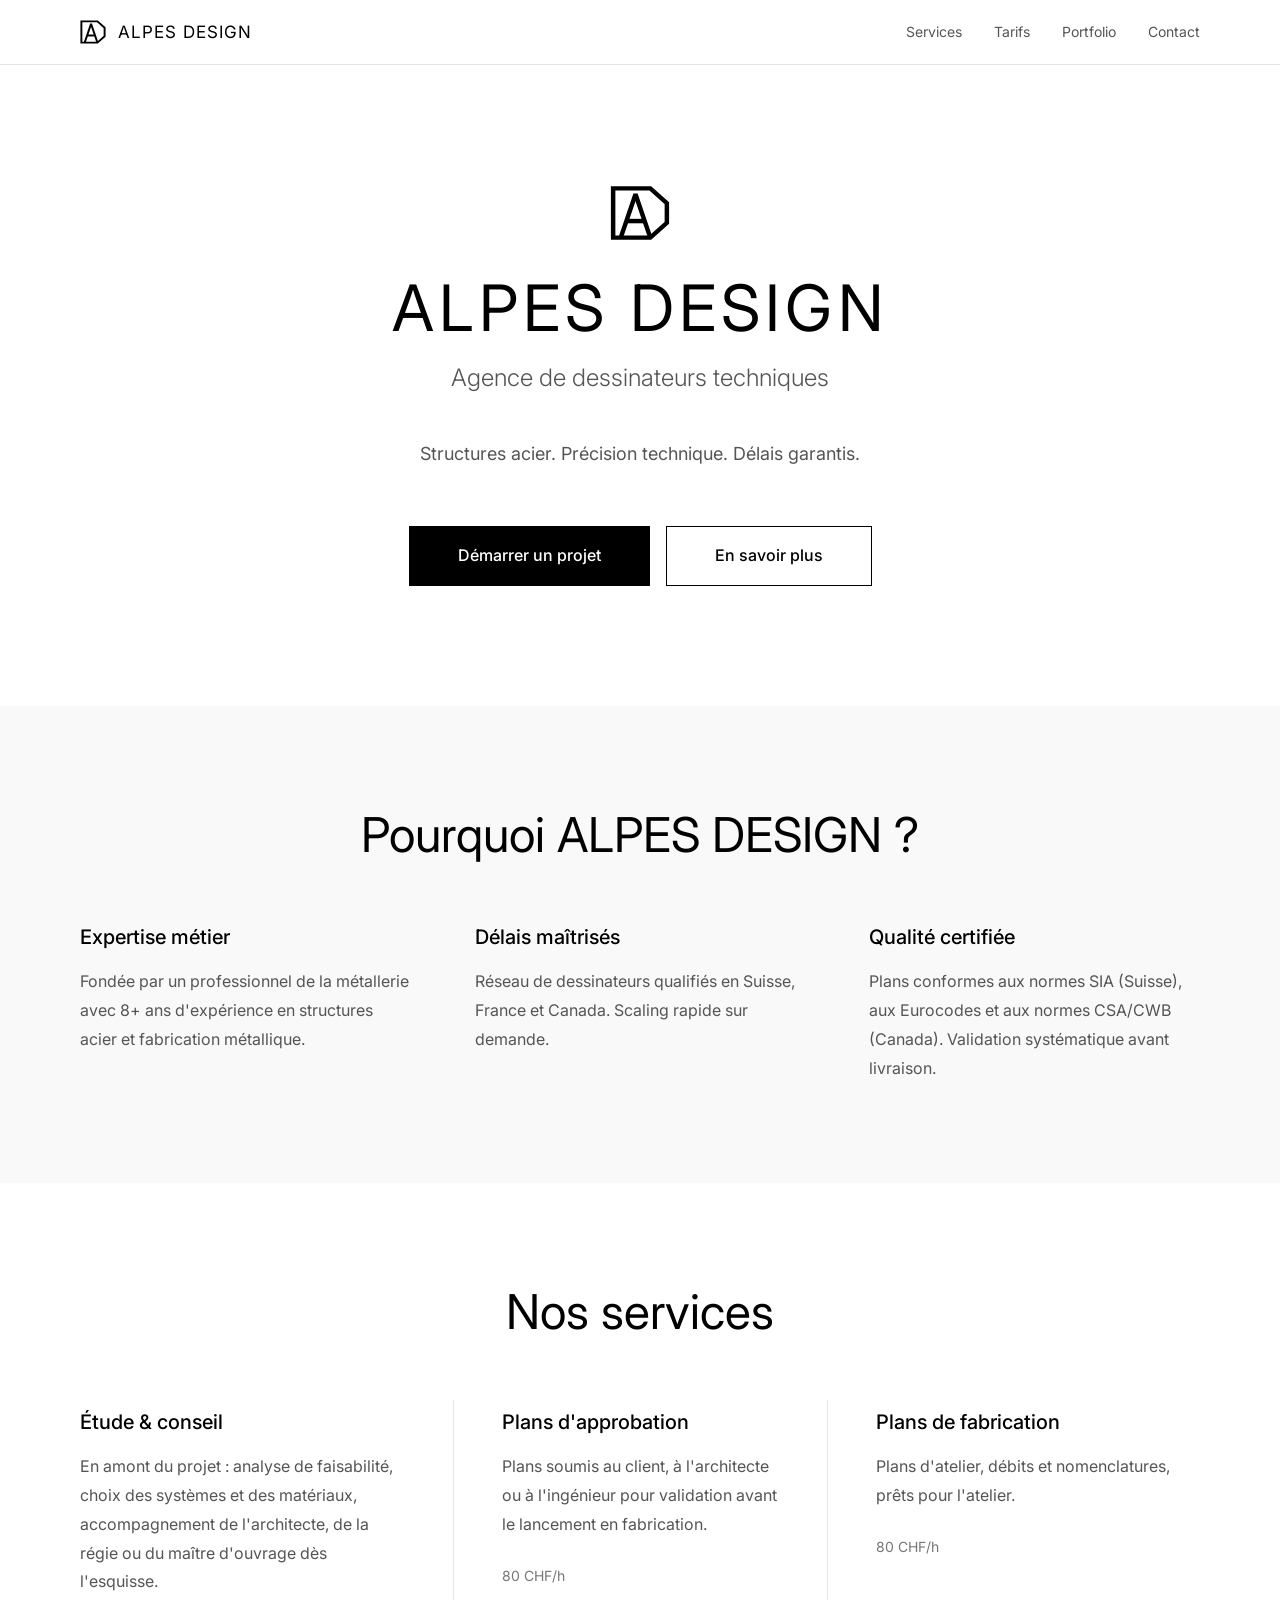
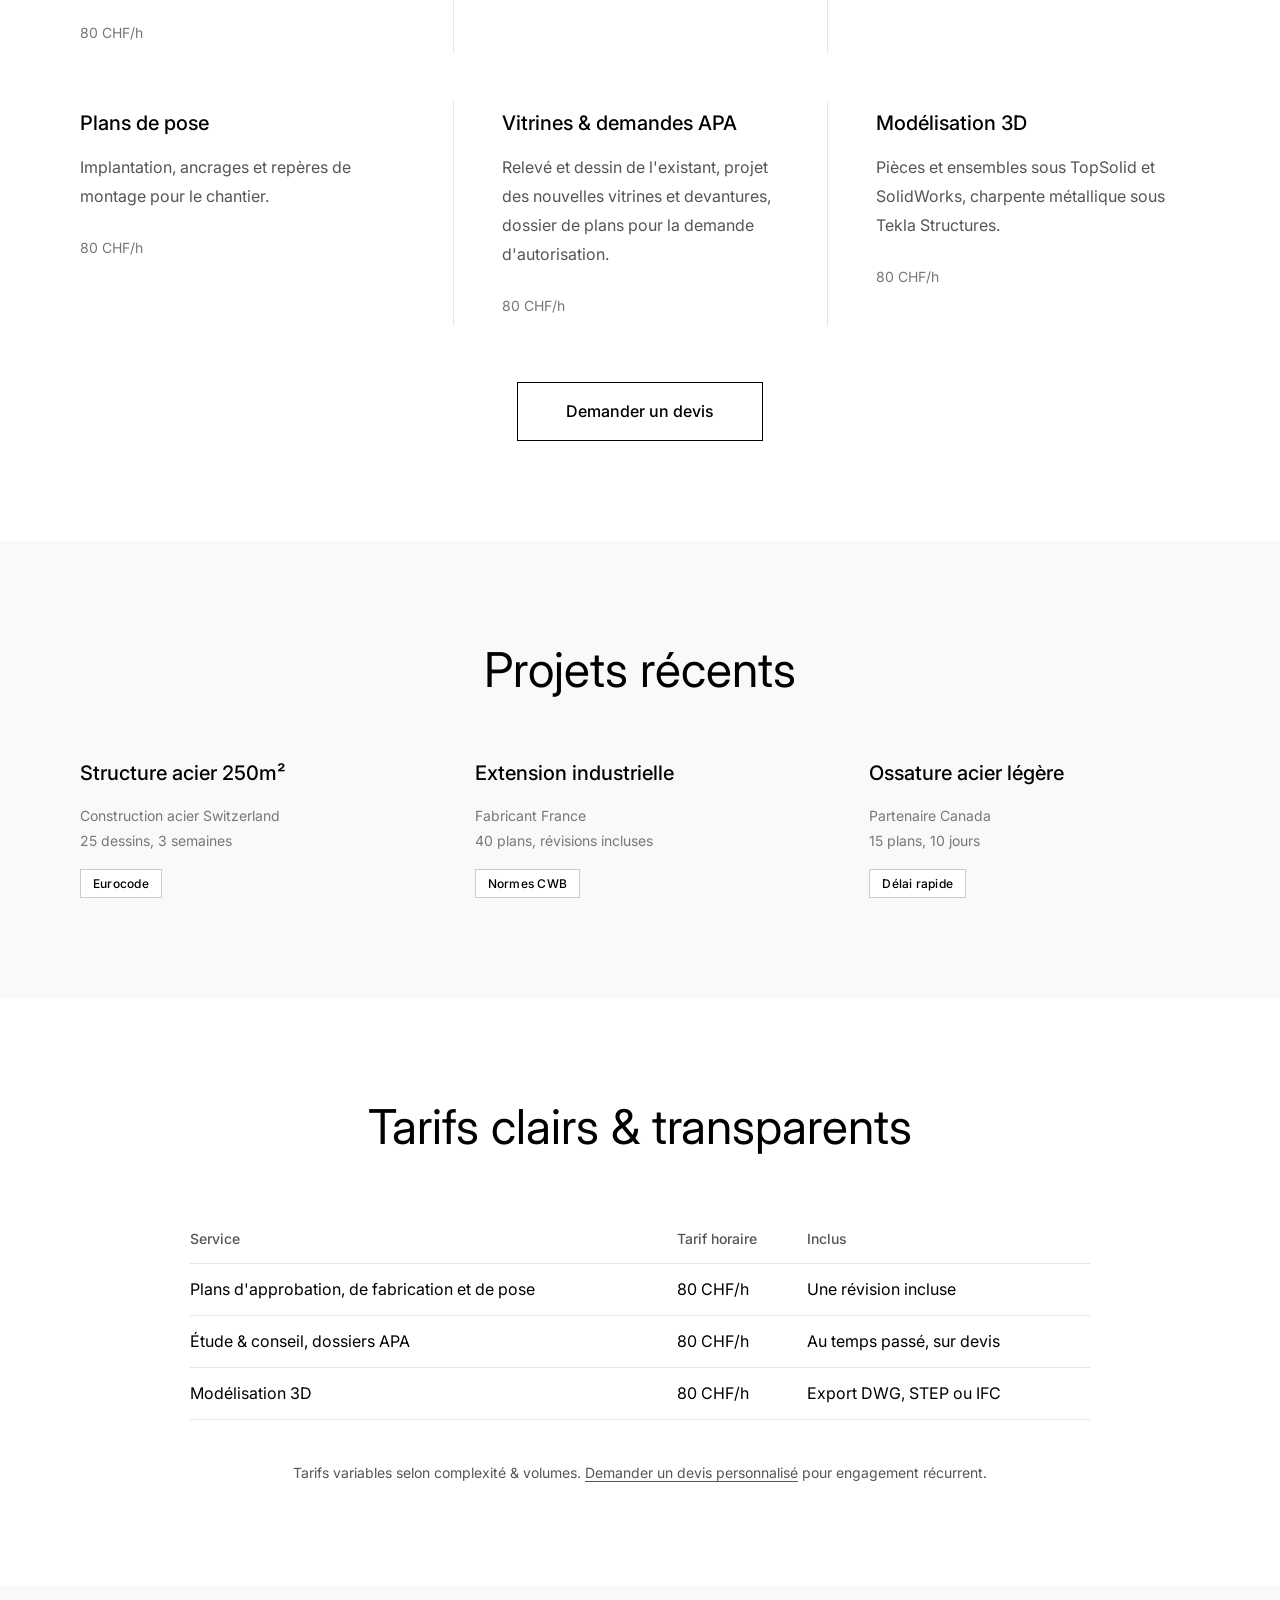
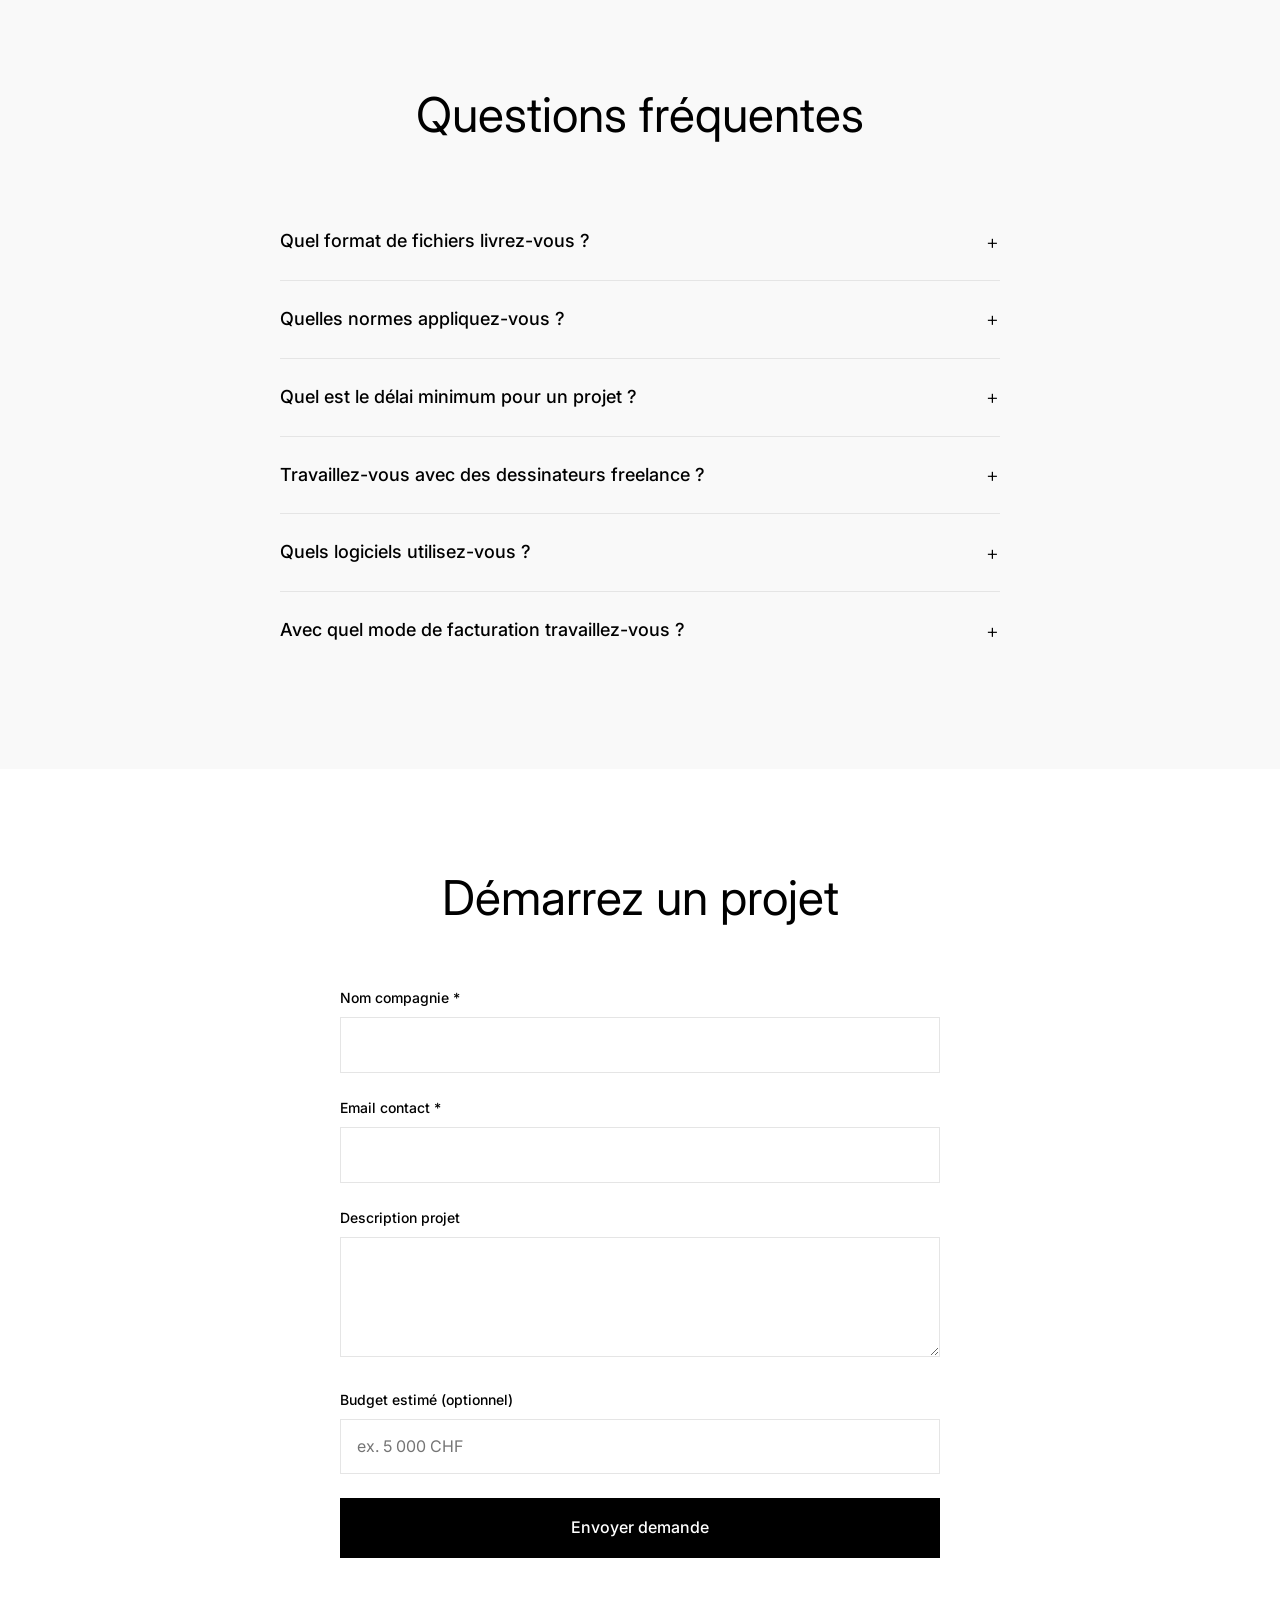
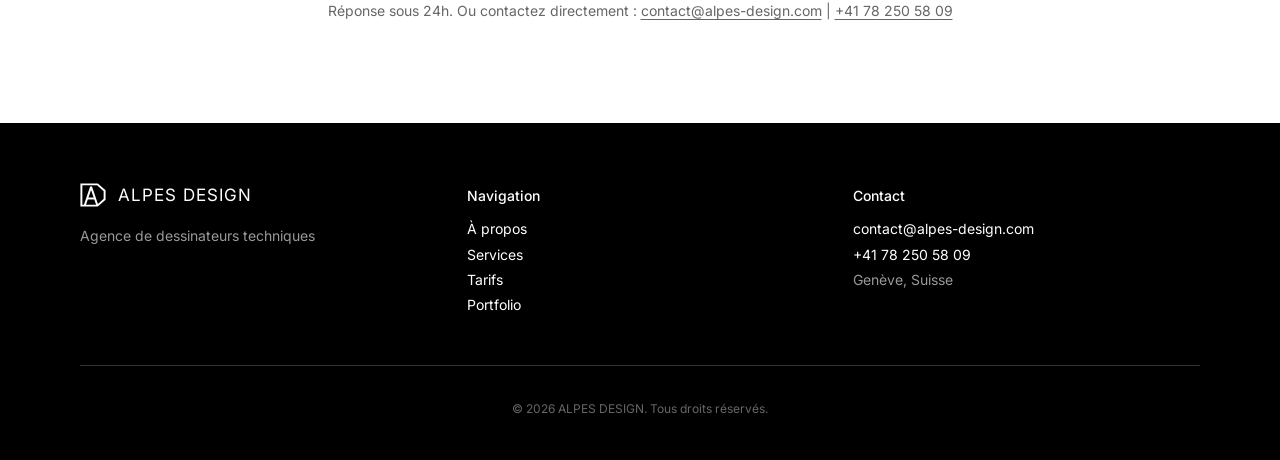
==== commit bca57ab7: "Update HTML meta descriptions and FAQ content" ====
--- a/site/index.html
+++ b/site/index.html
@@ -4,10 +4,10 @@
   <meta charset="utf-8">
   <meta name="viewport" content="width=device-width, initial-scale=1">
   <title>ALPES DESIGN — Agence de dessinateurs techniques | Structures acier</title>
-  <meta name="description" content="Services de dessin technique pour structures acier, acier de construction. Expertise CWB/CSA/Eurocode. Suisse, France, Canada.">
+  <meta name="description" content="Services de dessin technique pour structures acier, acier de construction. Expertise normes SIA, Eurocodes et CSA/CWB. Suisse, France, Canada.">
   <meta name="theme-color" content="#ffffff">
   <meta property="og:title" content="ALPES DESIGN — Agence de dessinateurs techniques">
-  <meta property="og:description" content="Dessin technique pour structures acier. Détails de fabrication, plans d'atelier, normes CWB/CSA/Eurocode.">
+  <meta property="og:description" content="Dessin technique pour structures acier. Détails de fabrication, plans d'atelier, normes SIA, Eurocodes et CSA/CWB.">
   <meta property="og:type" content="website">
   <link rel="preconnect" href="https://fonts.googleapis.com">
   <link rel="preconnect" href="https://fonts.gstatic.com" crossorigin>
@@ -78,7 +78,7 @@
           </div>
           <div class="col">
             <h3 class="item-title">Qualité certifiée</h3>
-            <p class="item-text">Plans conformes normes CWB, CSA, Eurocode. Validation systématique avant livraison.</p>
+            <p class="item-text">Plans conformes aux normes SIA (Suisse), aux Eurocodes et aux normes CSA/CWB (Canada). Validation systématique avant livraison.</p>
           </div>
         </div>
       </div>
@@ -224,11 +224,11 @@
           <div class="faq-item">
             <h3 class="faq-q">
               <button type="button" aria-expanded="false" aria-controls="faq-a2" id="faq-q2">
-                <span>Travaillez-vous aux normes CSA/CWB ?</span><span class="faq-icon" aria-hidden="true">+</span>
+                <span>Quelles normes appliquez-vous ?</span><span class="faq-icon" aria-hidden="true">+</span>
               </button>
             </h3>
             <div class="faq-a" id="faq-a2" role="region" aria-labelledby="faq-q2" hidden>
-              <p>Oui. Tous les projets sont produits selon CWB D144-09 (Canada) et DIN EN 1090 (Europe).</p>
+              <p>En Suisse, les normes SIA : SIA 263 (constructions en acier), SIA 331 (fenêtres), SIA 343 (portes) et SIA 358 (garde-corps). En Europe, les Eurocodes et EN 1090. Au Canada, CSA et CWB.</p>
             </div>
           </div>
           <div class="faq-item">
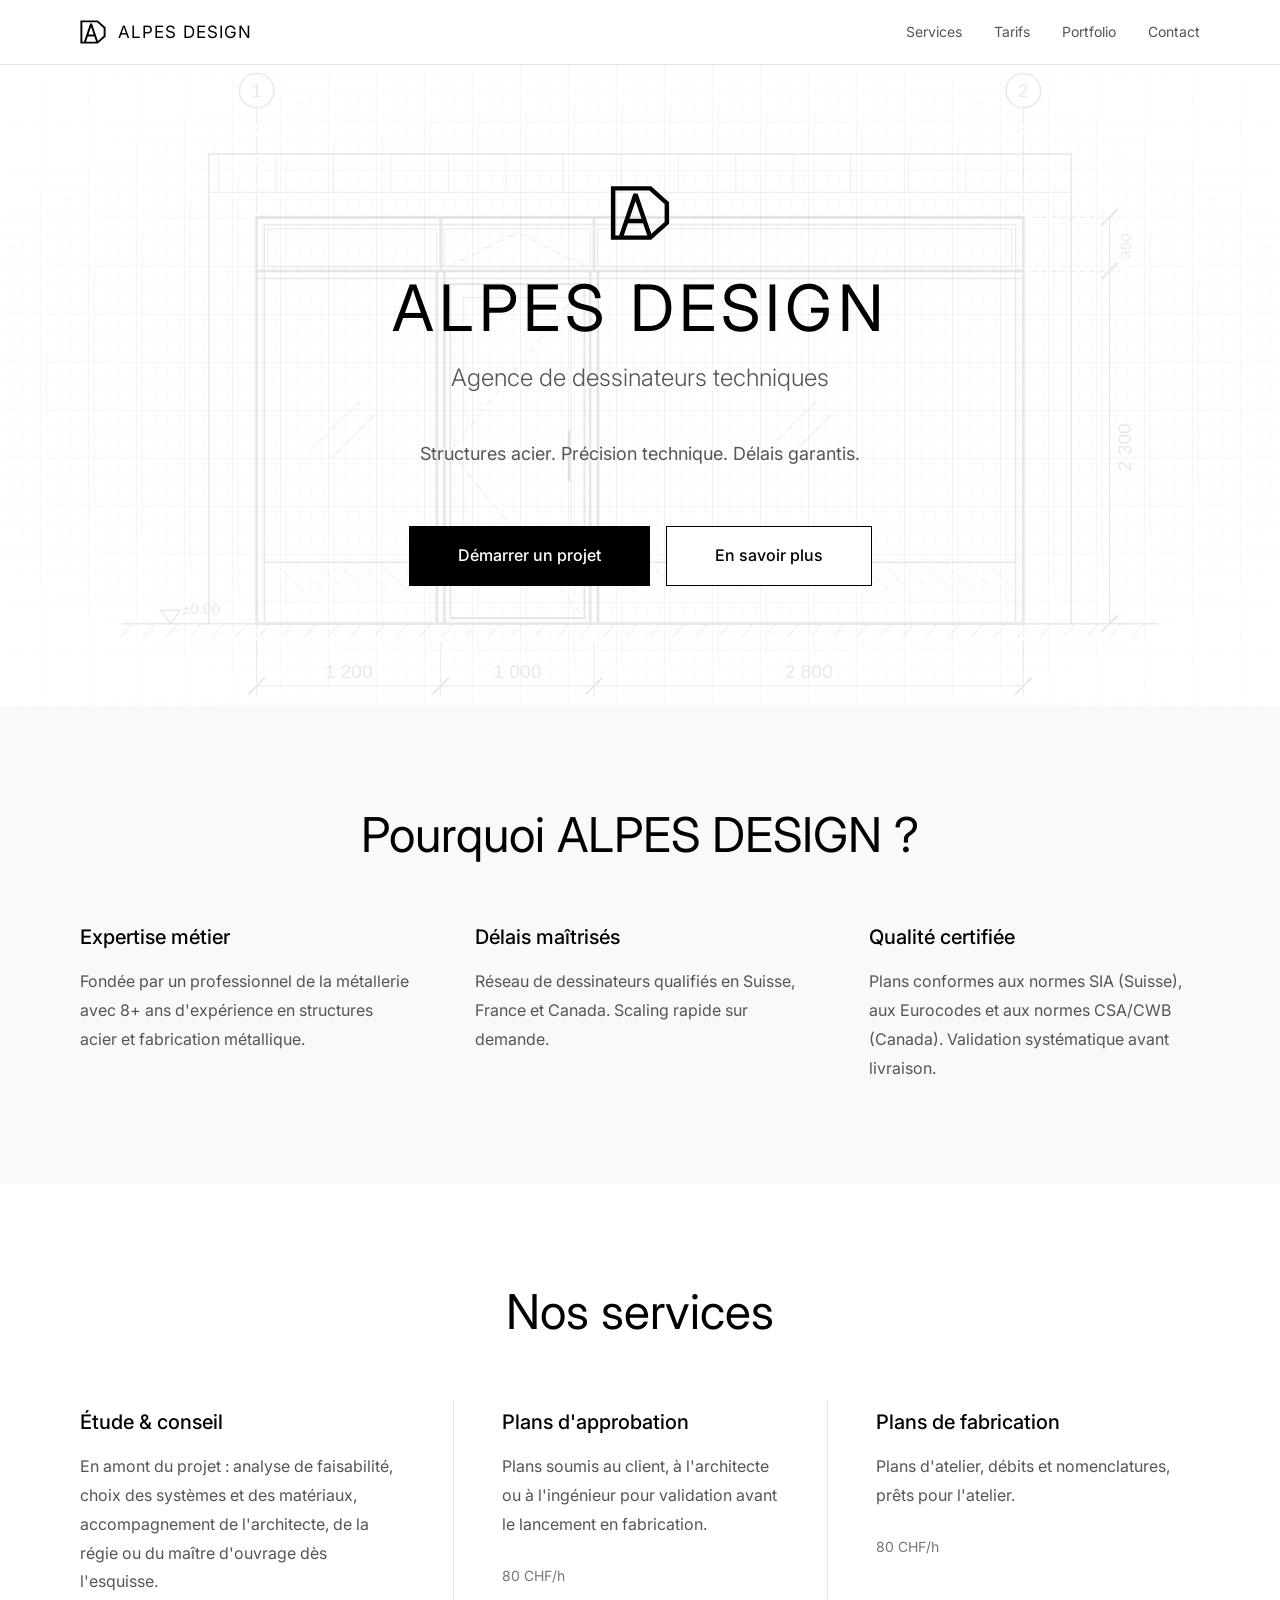
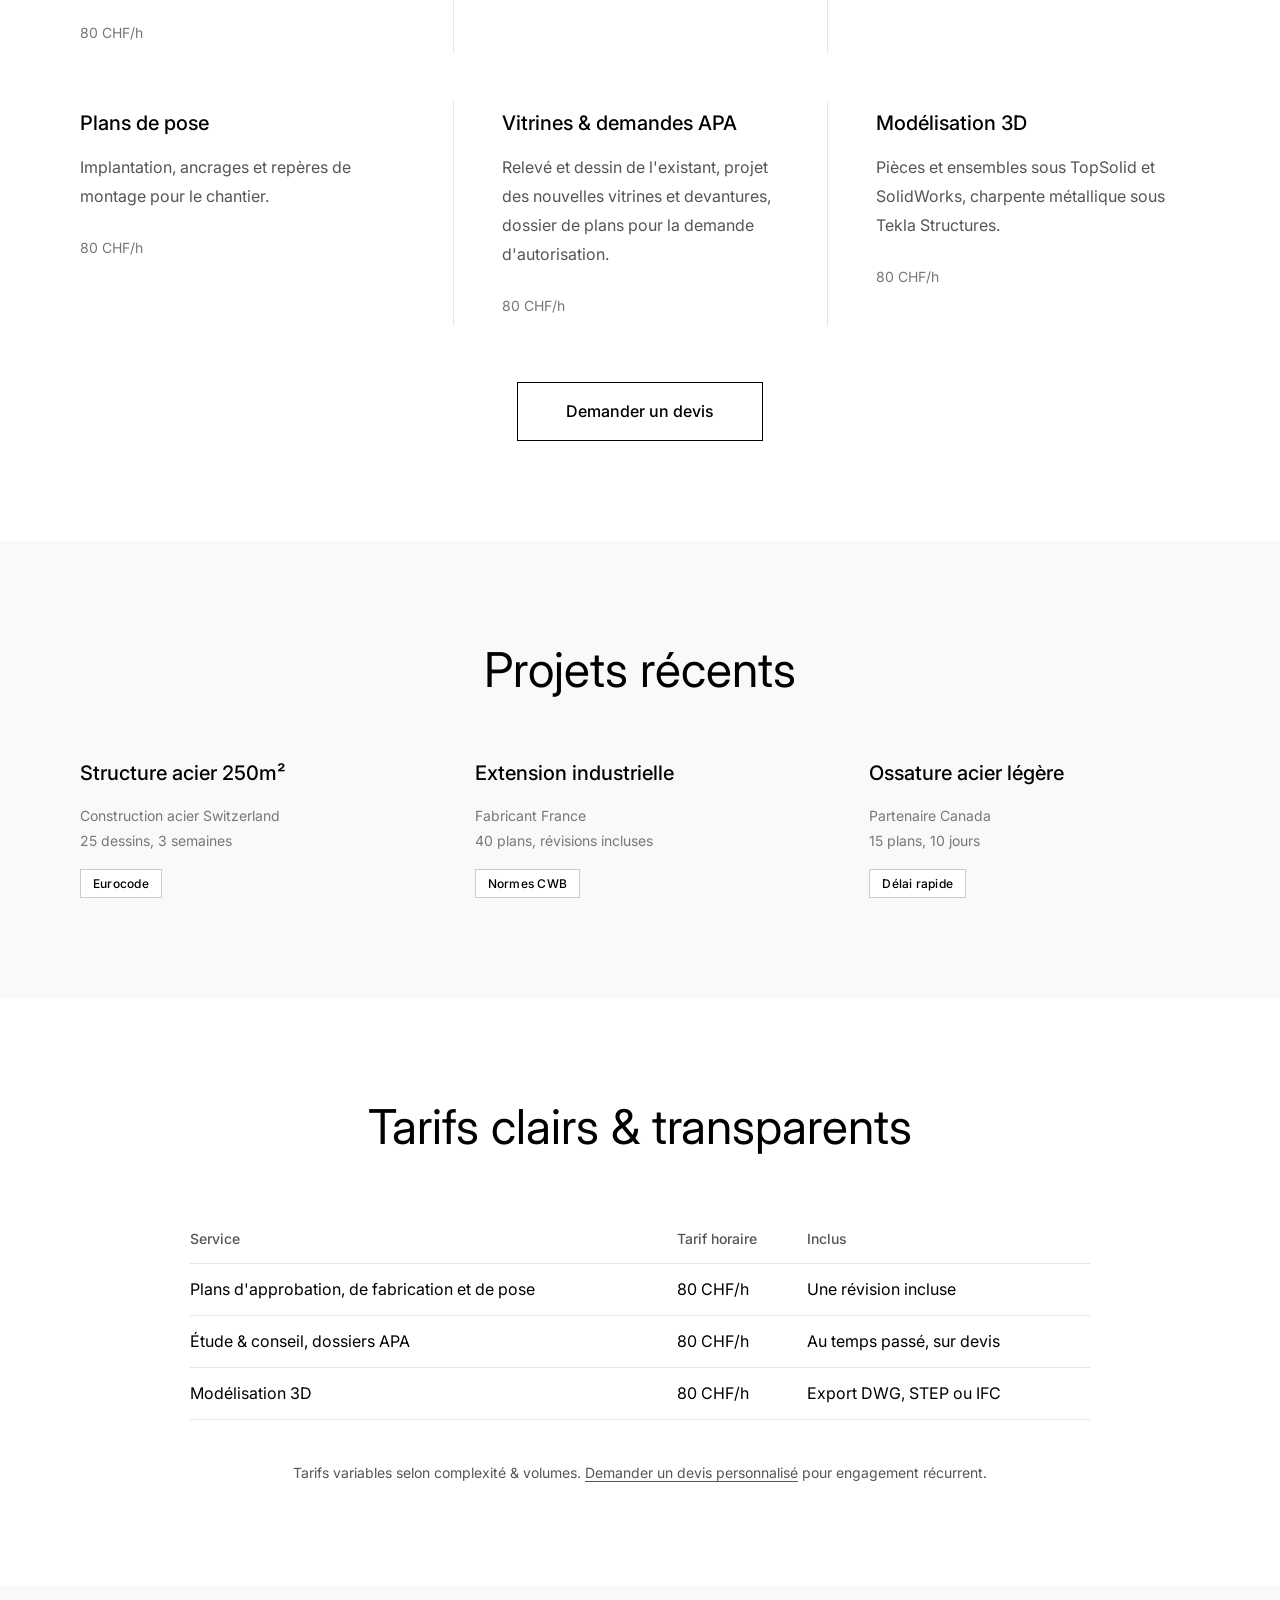
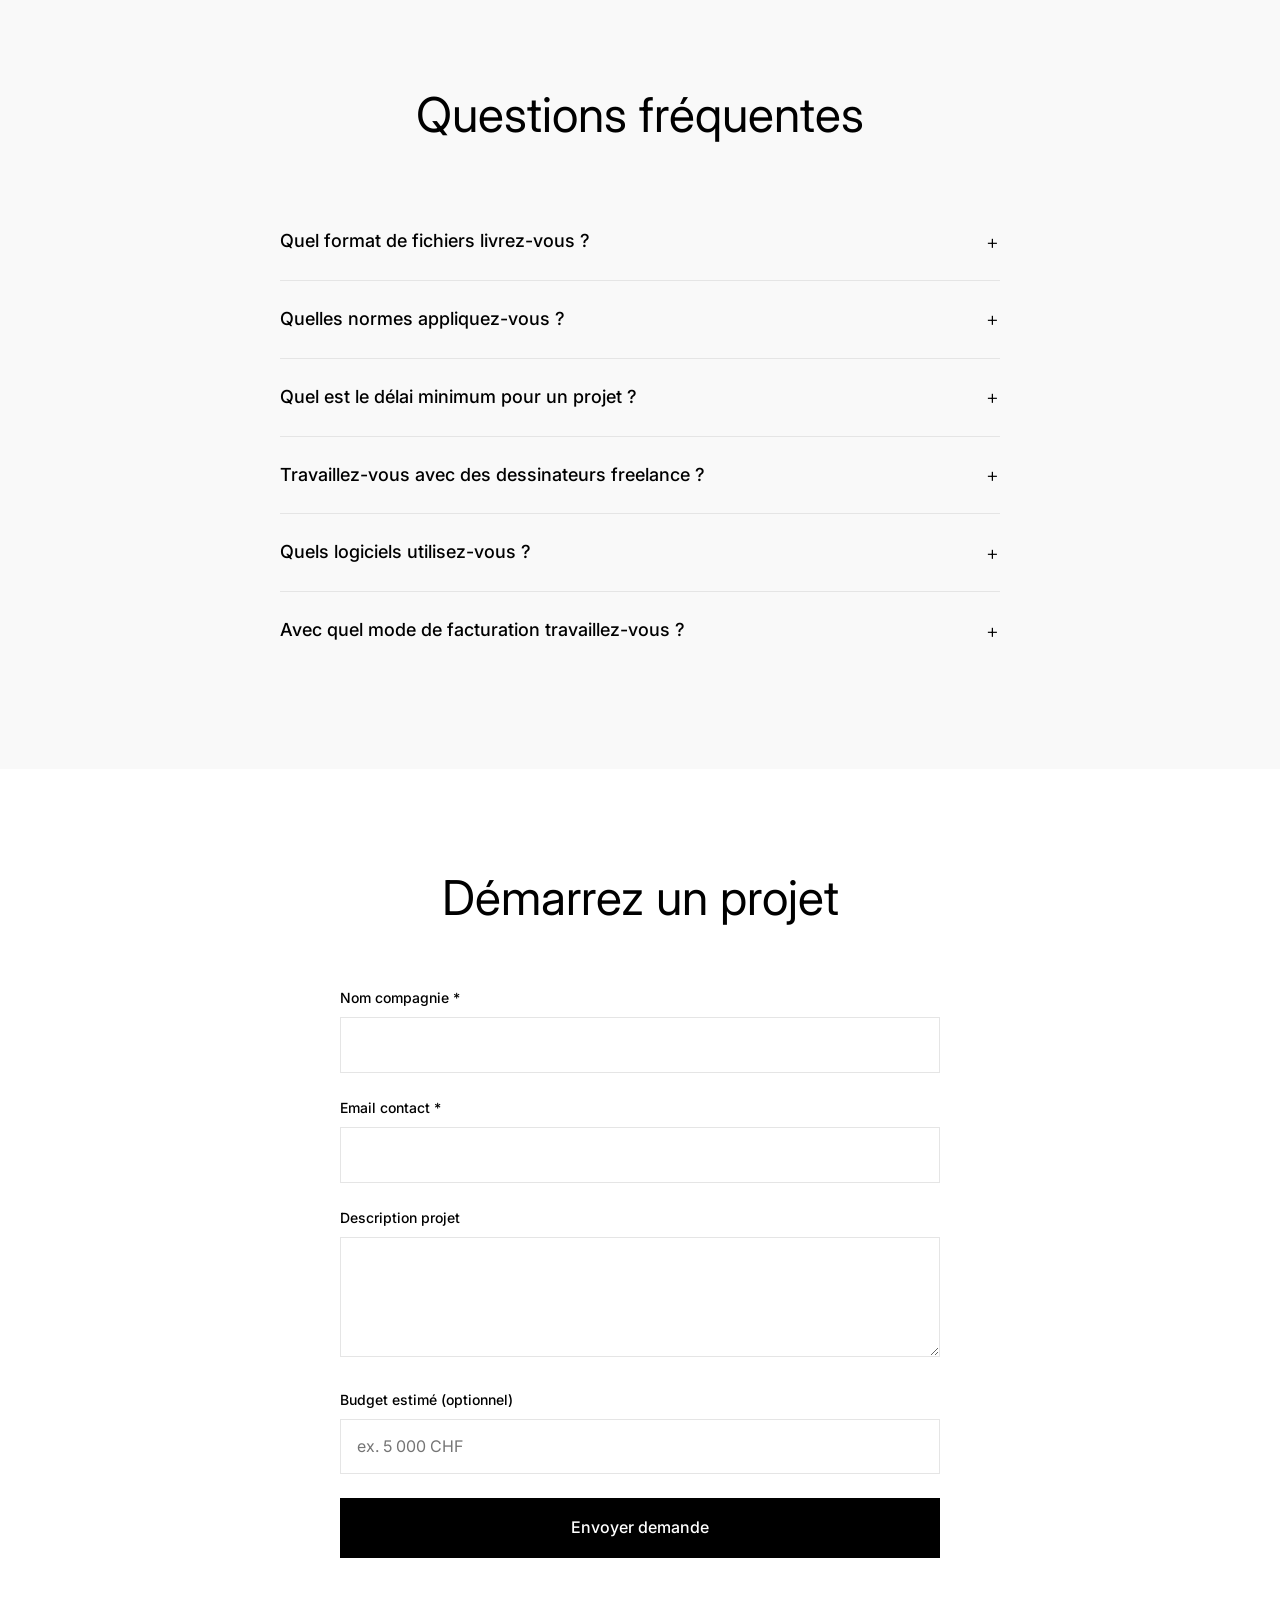
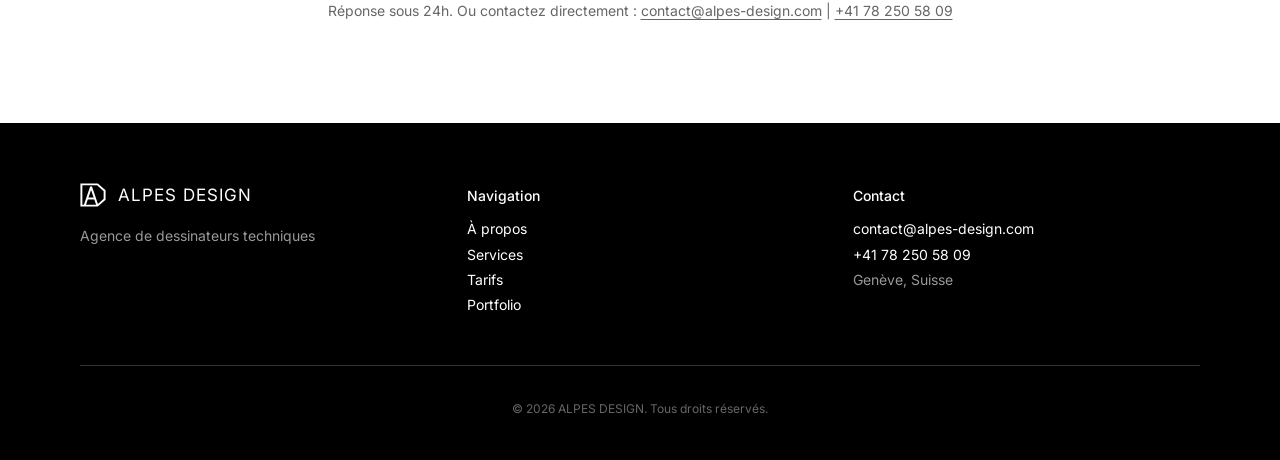
==== commit b1b1773f: "Force le rechargement de la feuille de style Add versioning to the styles.css link for cache busting" ====
--- a/site/index.html
+++ b/site/index.html
@@ -15,7 +15,7 @@
   <link rel="icon" href="favicon.ico" sizes="48x48">
   <link rel="icon" href="favicon-48.png" type="image/png" sizes="48x48">
   <link rel="icon" href="favicon.svg" type="image/svg+xml">
-  <link rel="stylesheet" href="styles.css">
+  <link rel="stylesheet" href="styles.css?v=20261006">
   <script>
     // Intro logo: once per visit, skipped if the visitor prefers reduced motion.
     try {
--- a/site/styles.css
+++ b/site/styles.css
@@ -313,3 +313,23 @@
   .grid-lines { gap: 0; }
   .grid-lines .col { padding: 8px 48px; }
 }
+
+/* ---------- Hero : trame de plan technique ---------- */
+.hero { position: relative; overflow: hidden; isolation: isolate; }
+.hero::before,
+.hero::after { content: ""; position: absolute; inset: 0; z-index: -1; pointer-events: none; }
+.hero::before {
+  background-image:
+    linear-gradient(to right, rgba(0,0,0,.05) 1px, transparent 1px),
+    linear-gradient(to bottom, rgba(0,0,0,.05) 1px, transparent 1px),
+    linear-gradient(to right, rgba(0,0,0,.025) 1px, transparent 1px),
+    linear-gradient(to bottom, rgba(0,0,0,.025) 1px, transparent 1px);
+  background-size: 48px 48px, 48px 48px, 12px 12px, 12px 12px;
+  background-position: center center;
+  -webkit-mask-image: radial-gradient(ellipse 75% 70% at 50% 50%, #000 35%, transparent 100%);
+          mask-image: radial-gradient(ellipse 75% 70% at 50% 50%, #000 35%, transparent 100%);
+}
+.hero::after {
+  background: url("hero-plan.svg") center 55% / min(1150px, 135%) auto no-repeat;
+  opacity: .085;
+}
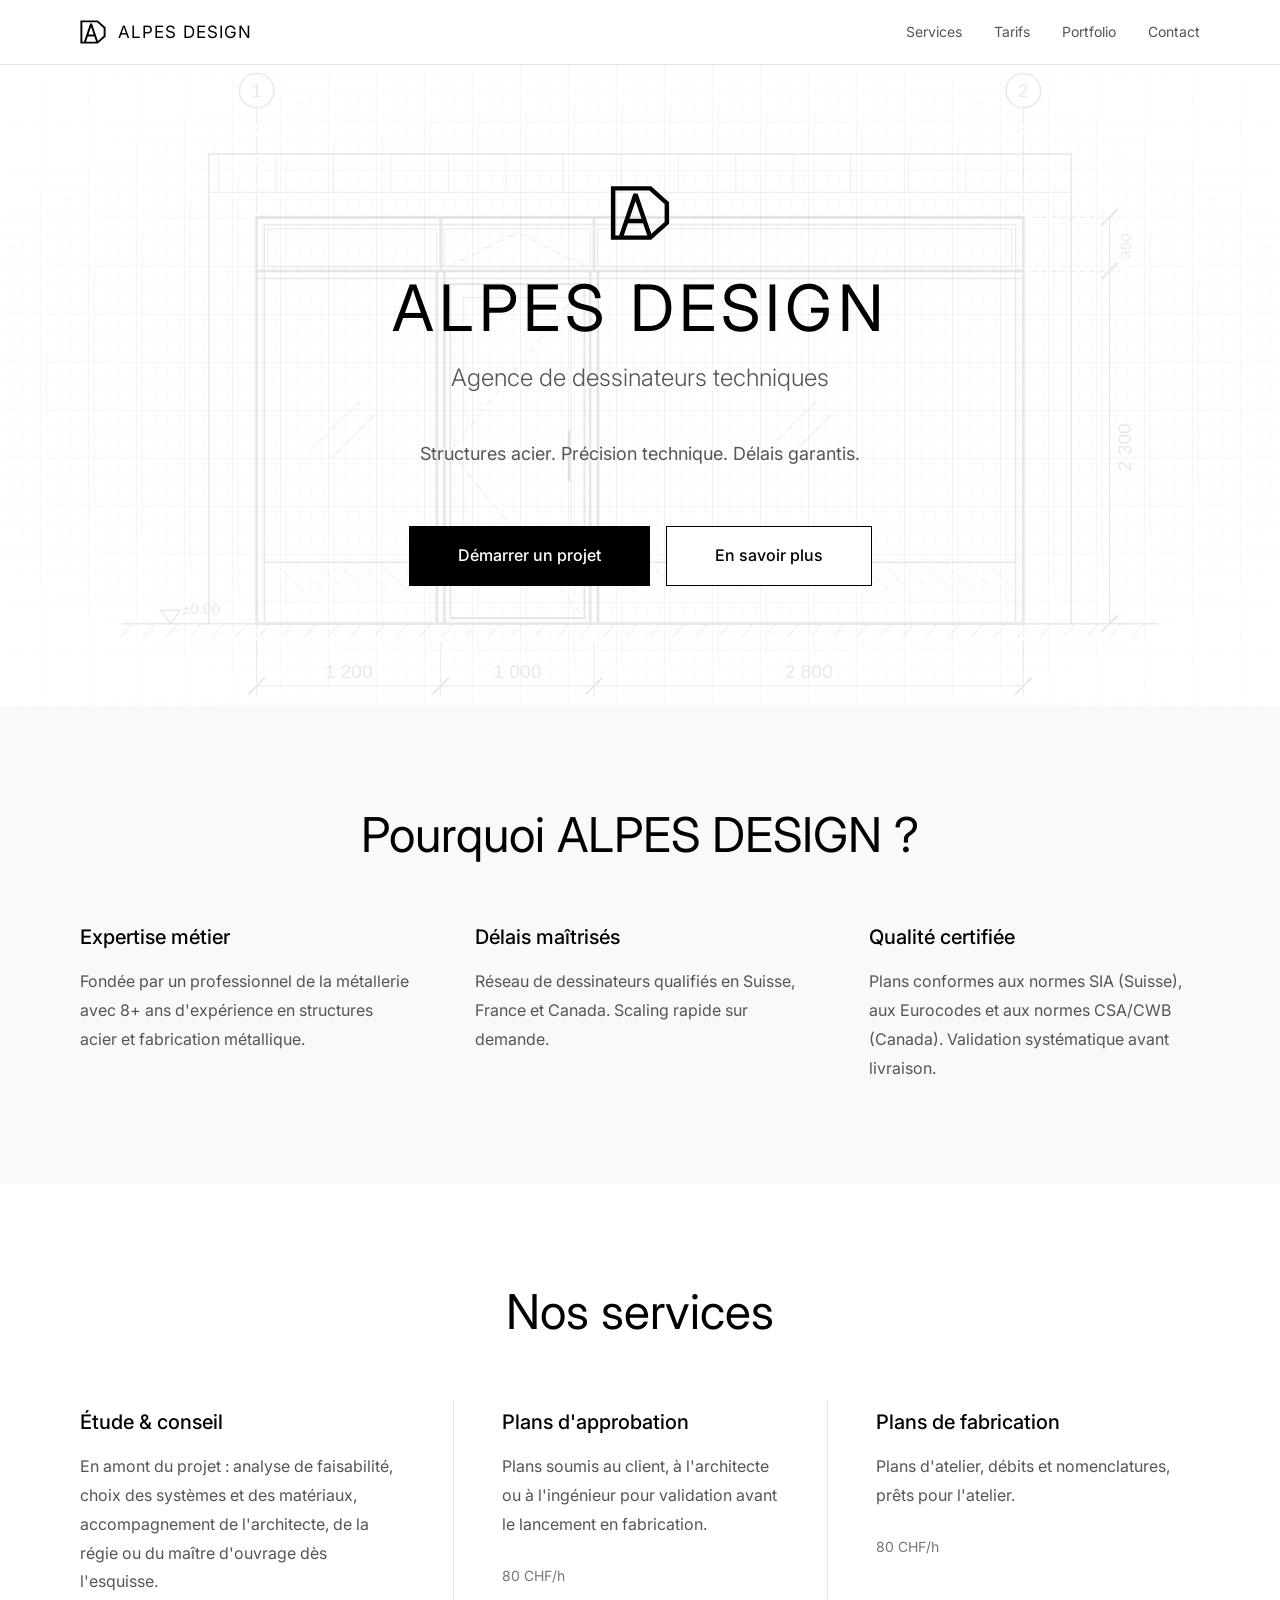
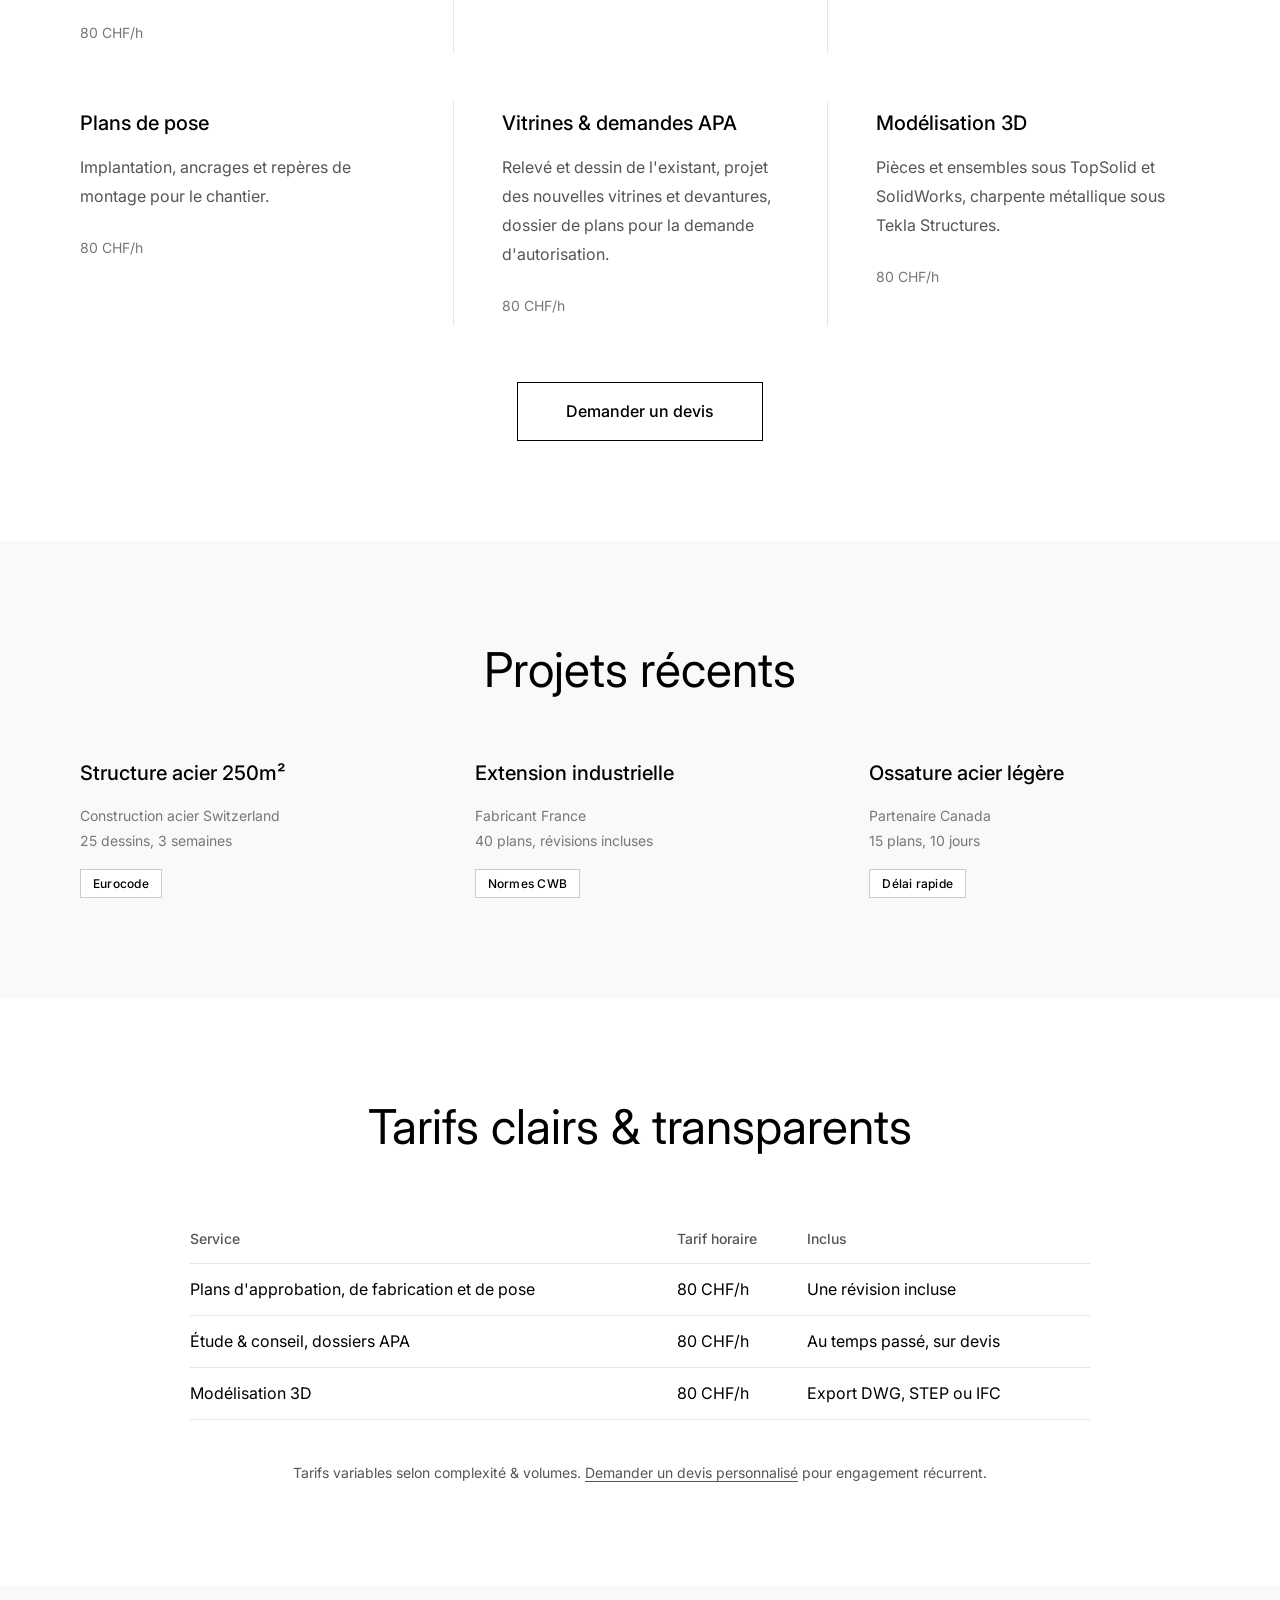
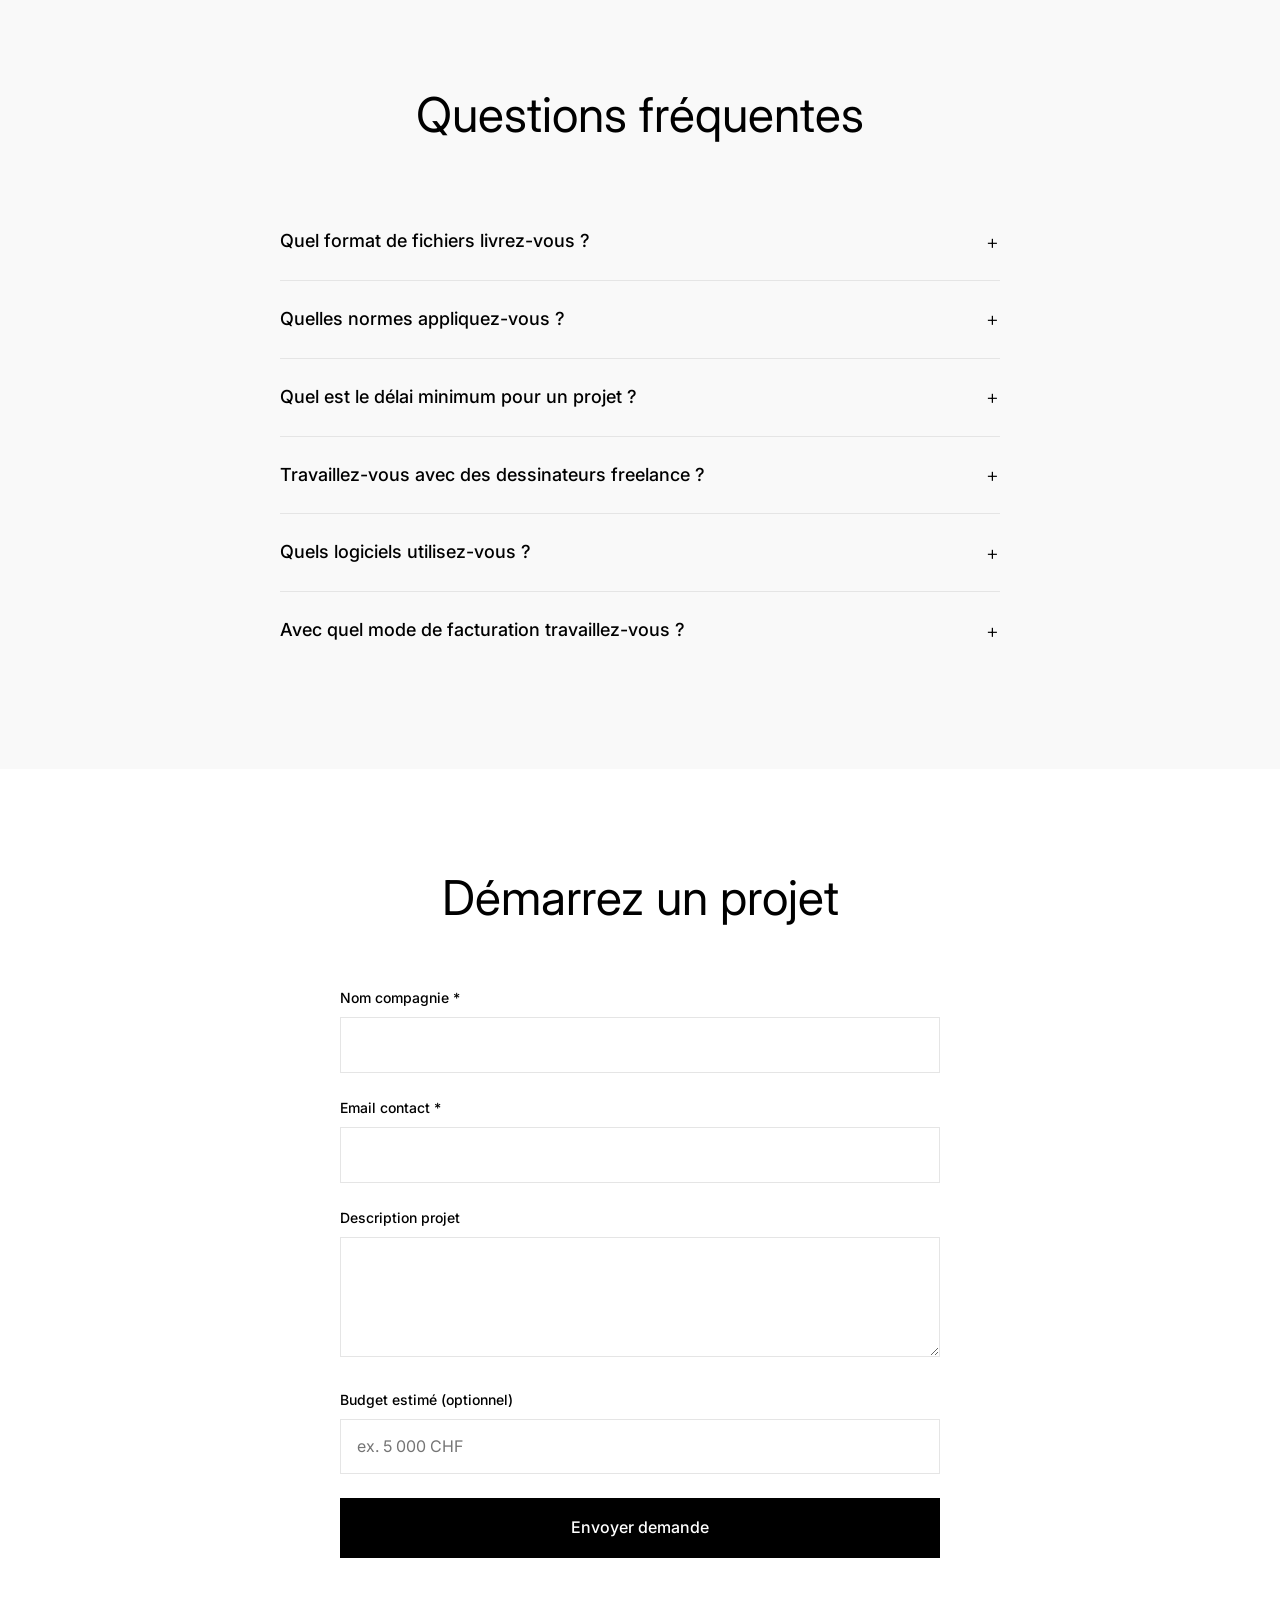
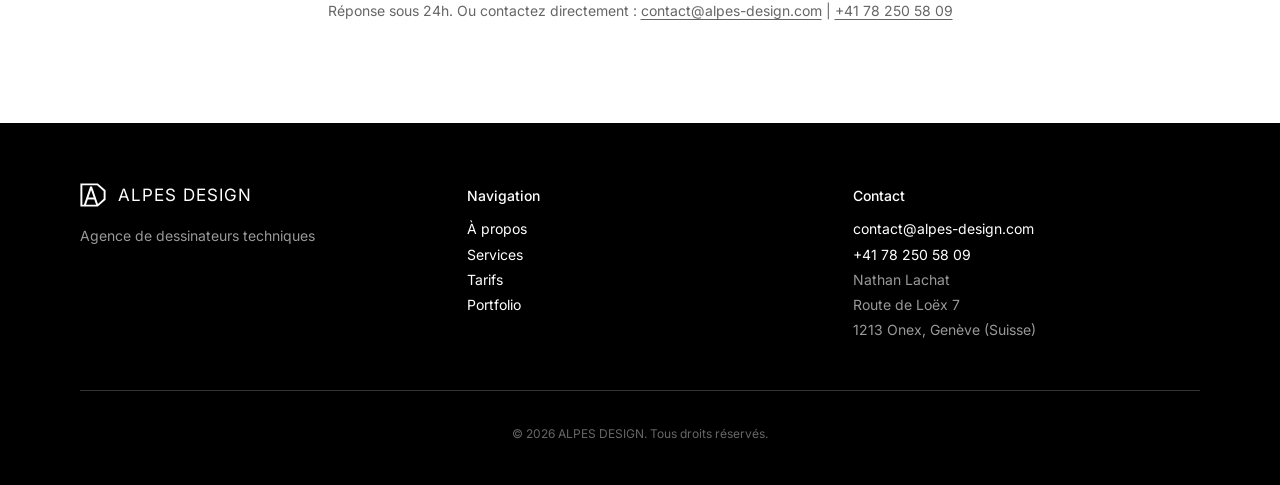
==== commit 9a3fa200: "Pied de page : nom et adresse postale Updated footer contact information with address details." ====
--- a/site/index.html
+++ b/site/index.html
@@ -329,7 +329,7 @@
           <ul class="footer-list">
             <li><a href="mailto:contact@alpes-design.com">contact@alpes-design.com</a></li>
             <li><a href="tel:+41782505809">+41 78 250 58 09</a></li>
-            <li class="footer-muted">Genève, Suisse</li>
+            <li class="footer-muted">Nathan Lachat<br>Route de Loëx 7<br>1213 Onex, Genève (Suisse)</li>
           </ul>
         </div>
       </div>
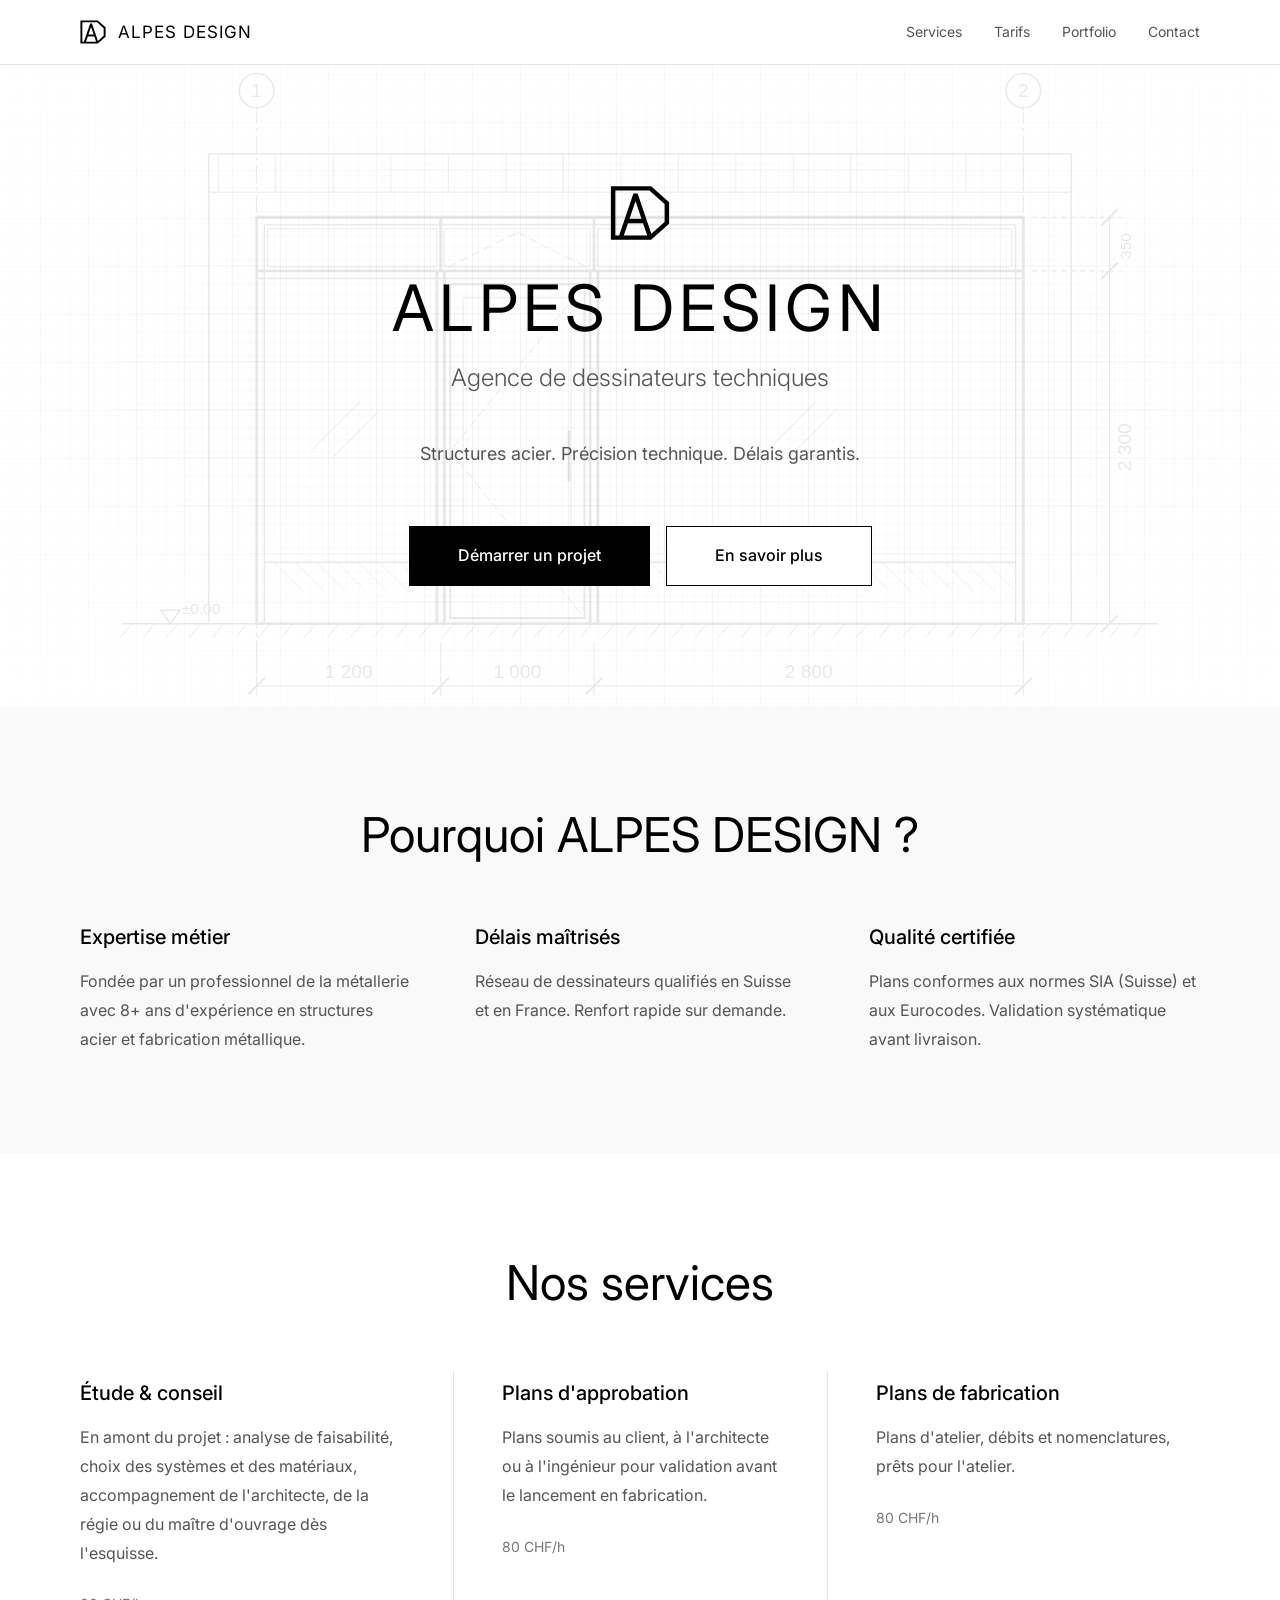
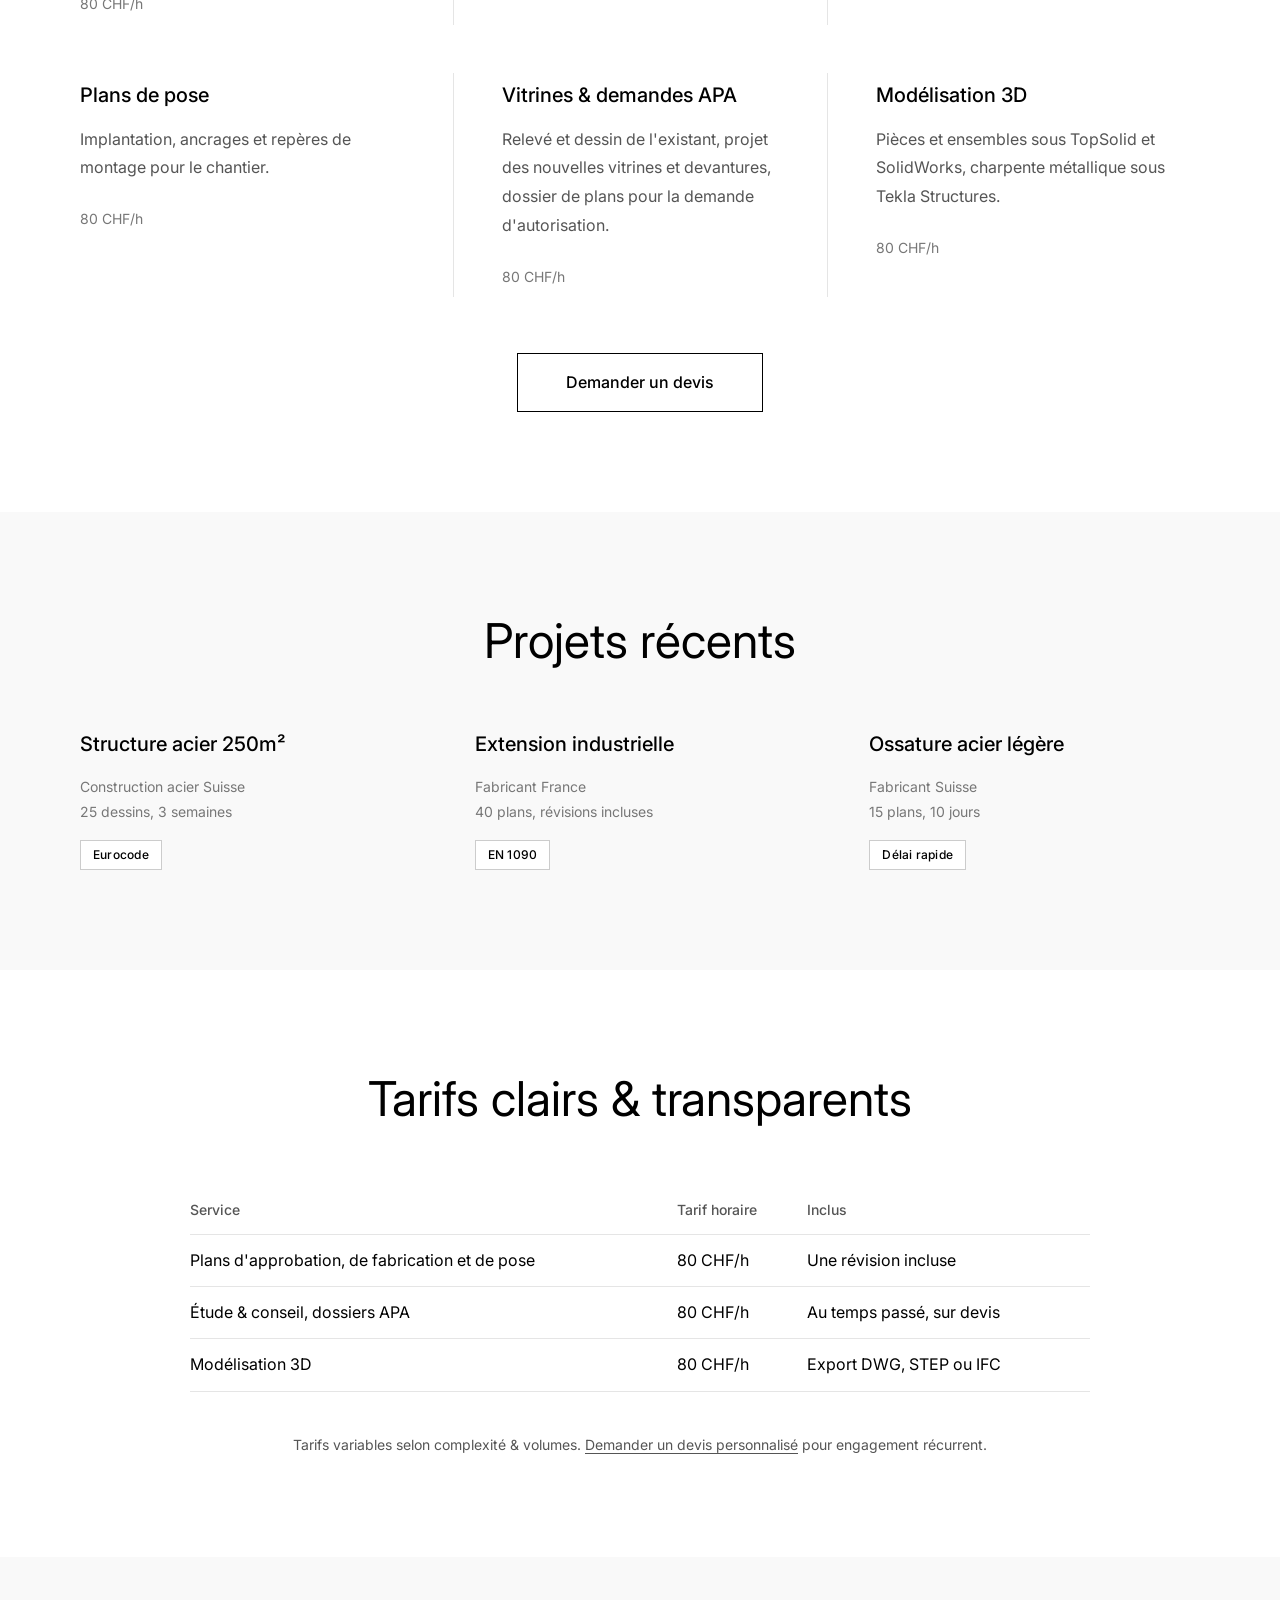
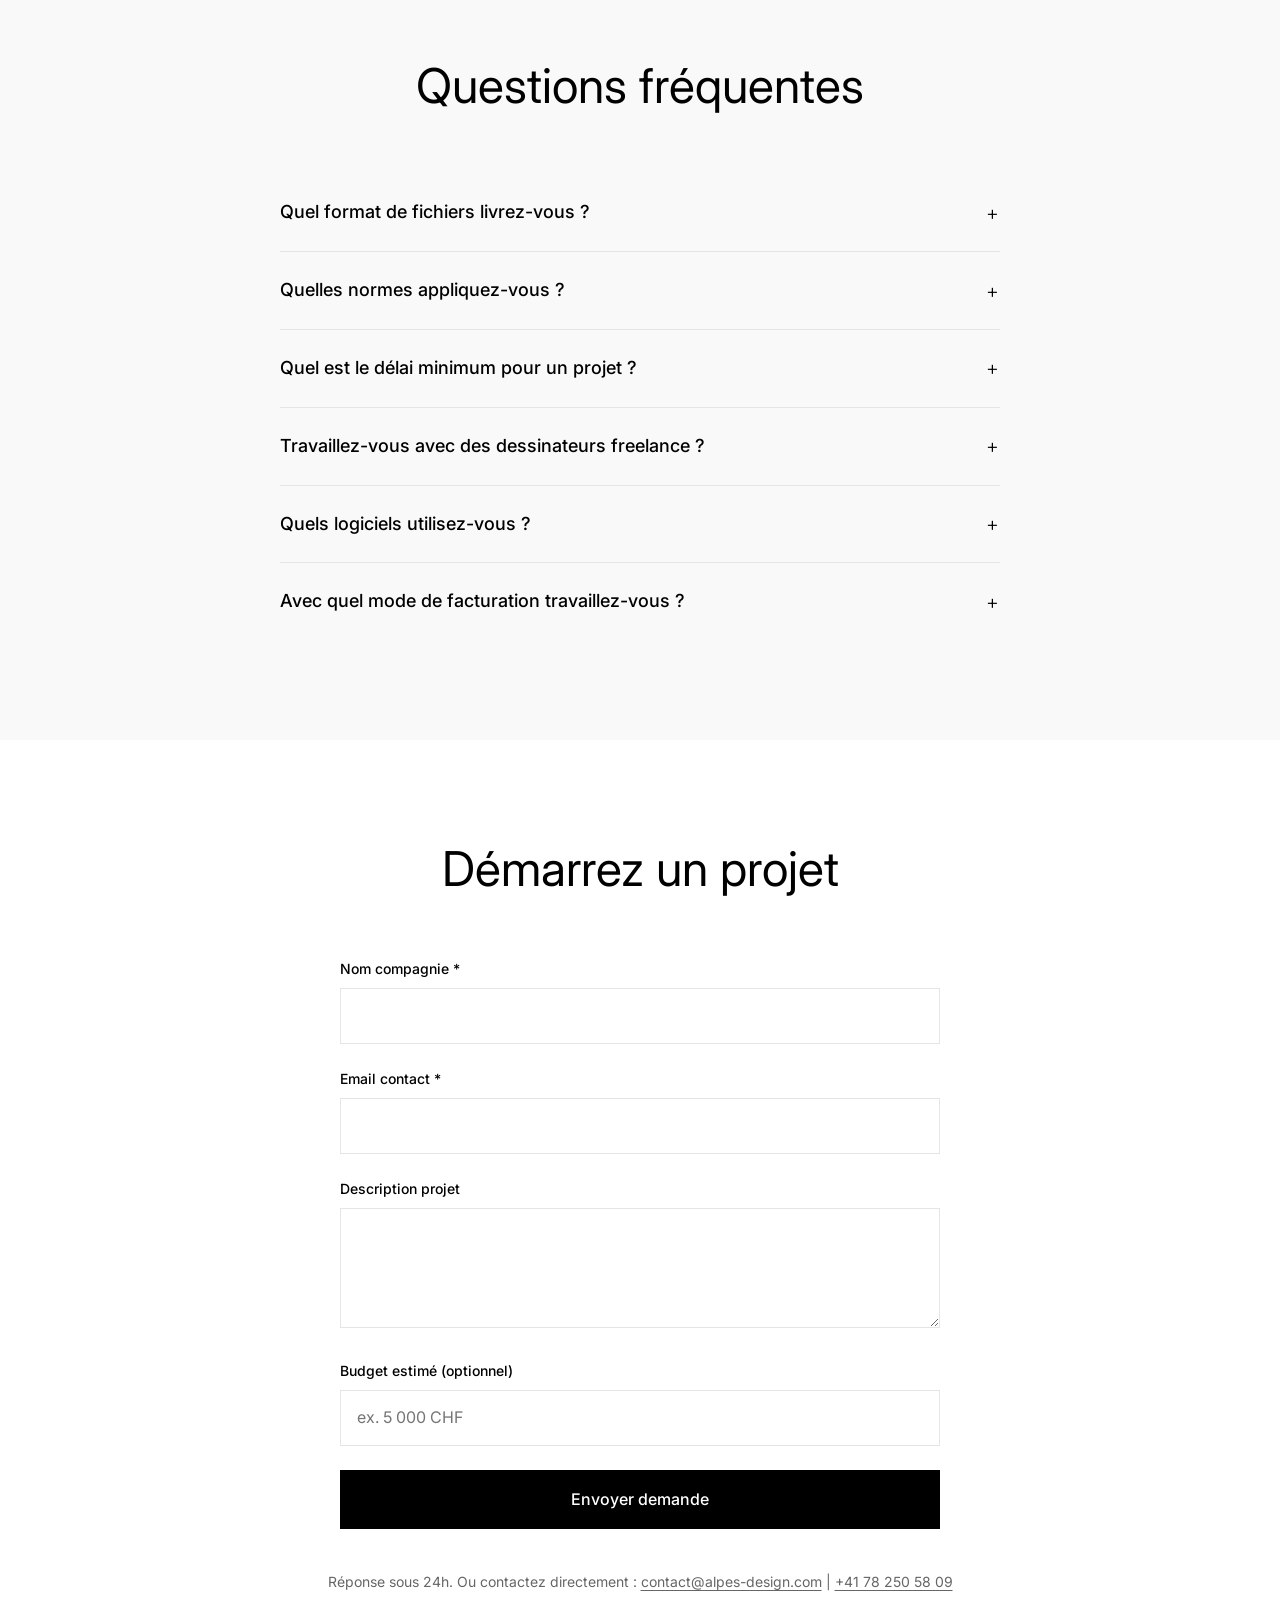
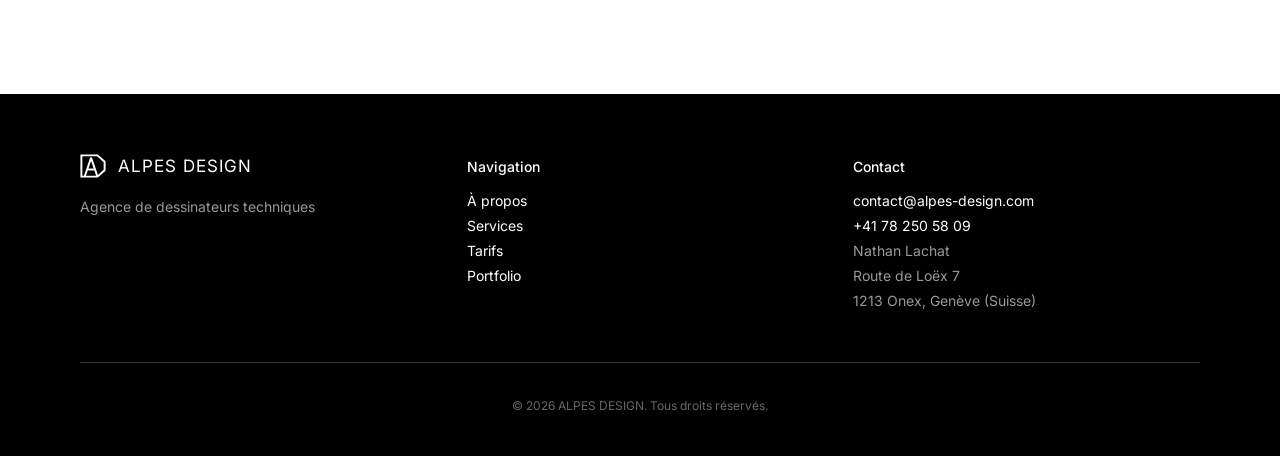
==== commit 2a305cef: "Retire les mentions du Canada (CSA/CWB) Updated the description and meta tags for better clarity and" ====
--- a/site/index.html
+++ b/site/index.html
@@ -4,10 +4,10 @@
   <meta charset="utf-8">
   <meta name="viewport" content="width=device-width, initial-scale=1">
   <title>ALPES DESIGN — Agence de dessinateurs techniques | Structures acier</title>
-  <meta name="description" content="Services de dessin technique pour structures acier, acier de construction. Expertise normes SIA, Eurocodes et CSA/CWB. Suisse, France, Canada.">
+  <meta name="description" content="Services de dessin technique pour structures acier, acier de construction. Expertise normes SIA et Eurocodes. Suisse et France.">
   <meta name="theme-color" content="#ffffff">
   <meta property="og:title" content="ALPES DESIGN — Agence de dessinateurs techniques">
-  <meta property="og:description" content="Dessin technique pour structures acier. Détails de fabrication, plans d'atelier, normes SIA, Eurocodes et CSA/CWB.">
+  <meta property="og:description" content="Dessin technique pour structures acier. Détails de fabrication, plans d'atelier, normes SIA et Eurocodes.">
   <meta property="og:type" content="website">
   <link rel="preconnect" href="https://fonts.googleapis.com">
   <link rel="preconnect" href="https://fonts.gstatic.com" crossorigin>
@@ -74,11 +74,11 @@
           </div>
           <div class="col">
             <h3 class="item-title">Délais maîtrisés</h3>
-            <p class="item-text">Réseau de dessinateurs qualifiés en Suisse, France et Canada. Scaling rapide sur demande.</p>
+            <p class="item-text">Réseau de dessinateurs qualifiés en Suisse et en France. Renfort rapide sur demande.</p>
           </div>
           <div class="col">
             <h3 class="item-title">Qualité certifiée</h3>
-            <p class="item-text">Plans conformes aux normes SIA (Suisse), aux Eurocodes et aux normes CSA/CWB (Canada). Validation systématique avant livraison.</p>
+            <p class="item-text">Plans conformes aux normes SIA (Suisse) et aux Eurocodes. Validation systématique avant livraison.</p>
           </div>
         </div>
       </div>
@@ -140,7 +140,7 @@
               </button>
             </figure>
             <h3 class="item-title">Structure acier 250m²</h3>
-            <p class="meta">Construction acier Switzerland</p>
+            <p class="meta">Construction acier Suisse</p>
             <p class="meta">25 dessins, 3 semaines</p>
             <span class="badge">Eurocode</span>
           </div>
@@ -153,7 +153,7 @@
             <h3 class="item-title">Extension industrielle</h3>
             <p class="meta">Fabricant France</p>
             <p class="meta">40 plans, révisions incluses</p>
-            <span class="badge">Normes CWB</span>
+            <span class="badge">EN 1090</span>
           </div>
           <div class="col">
             <figure class="plan">
@@ -162,7 +162,7 @@
               </button>
             </figure>
             <h3 class="item-title">Ossature acier légère</h3>
-            <p class="meta">Partenaire Canada</p>
+            <p class="meta">Fabricant Suisse</p>
             <p class="meta">15 plans, 10 jours</p>
             <span class="badge">Délai rapide</span>
           </div>
@@ -228,7 +228,7 @@
               </button>
             </h3>
             <div class="faq-a" id="faq-a2" role="region" aria-labelledby="faq-q2" hidden>
-              <p>En Suisse, les normes SIA : SIA 263 (constructions en acier), SIA 331 (fenêtres), SIA 343 (portes) et SIA 358 (garde-corps). En Europe, les Eurocodes et EN 1090. Au Canada, CSA et CWB.</p>
+              <p>En Suisse, les normes SIA : SIA 263 (constructions en acier), SIA 331 (fenêtres), SIA 343 (portes) et SIA 358 (garde-corps). En Europe, les Eurocodes et EN 1090.</p>
             </div>
           </div>
           <div class="faq-item">
